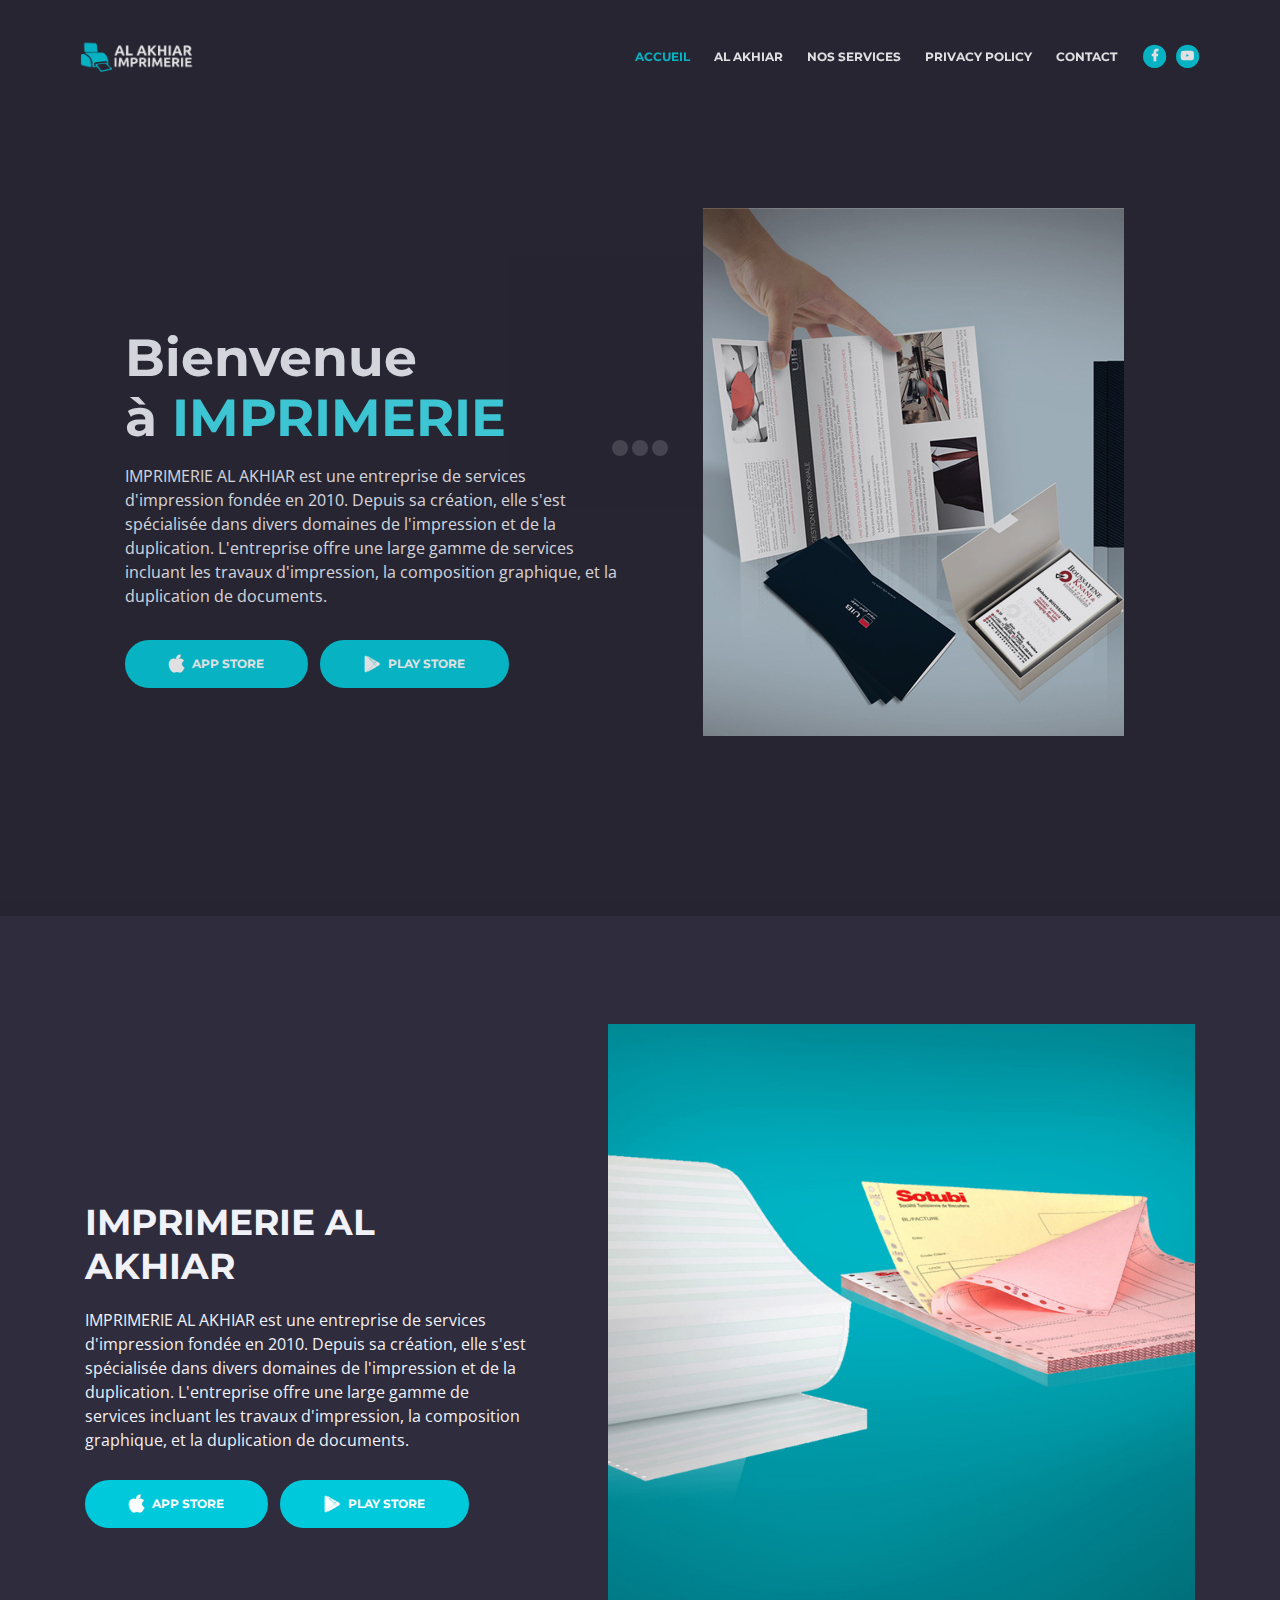
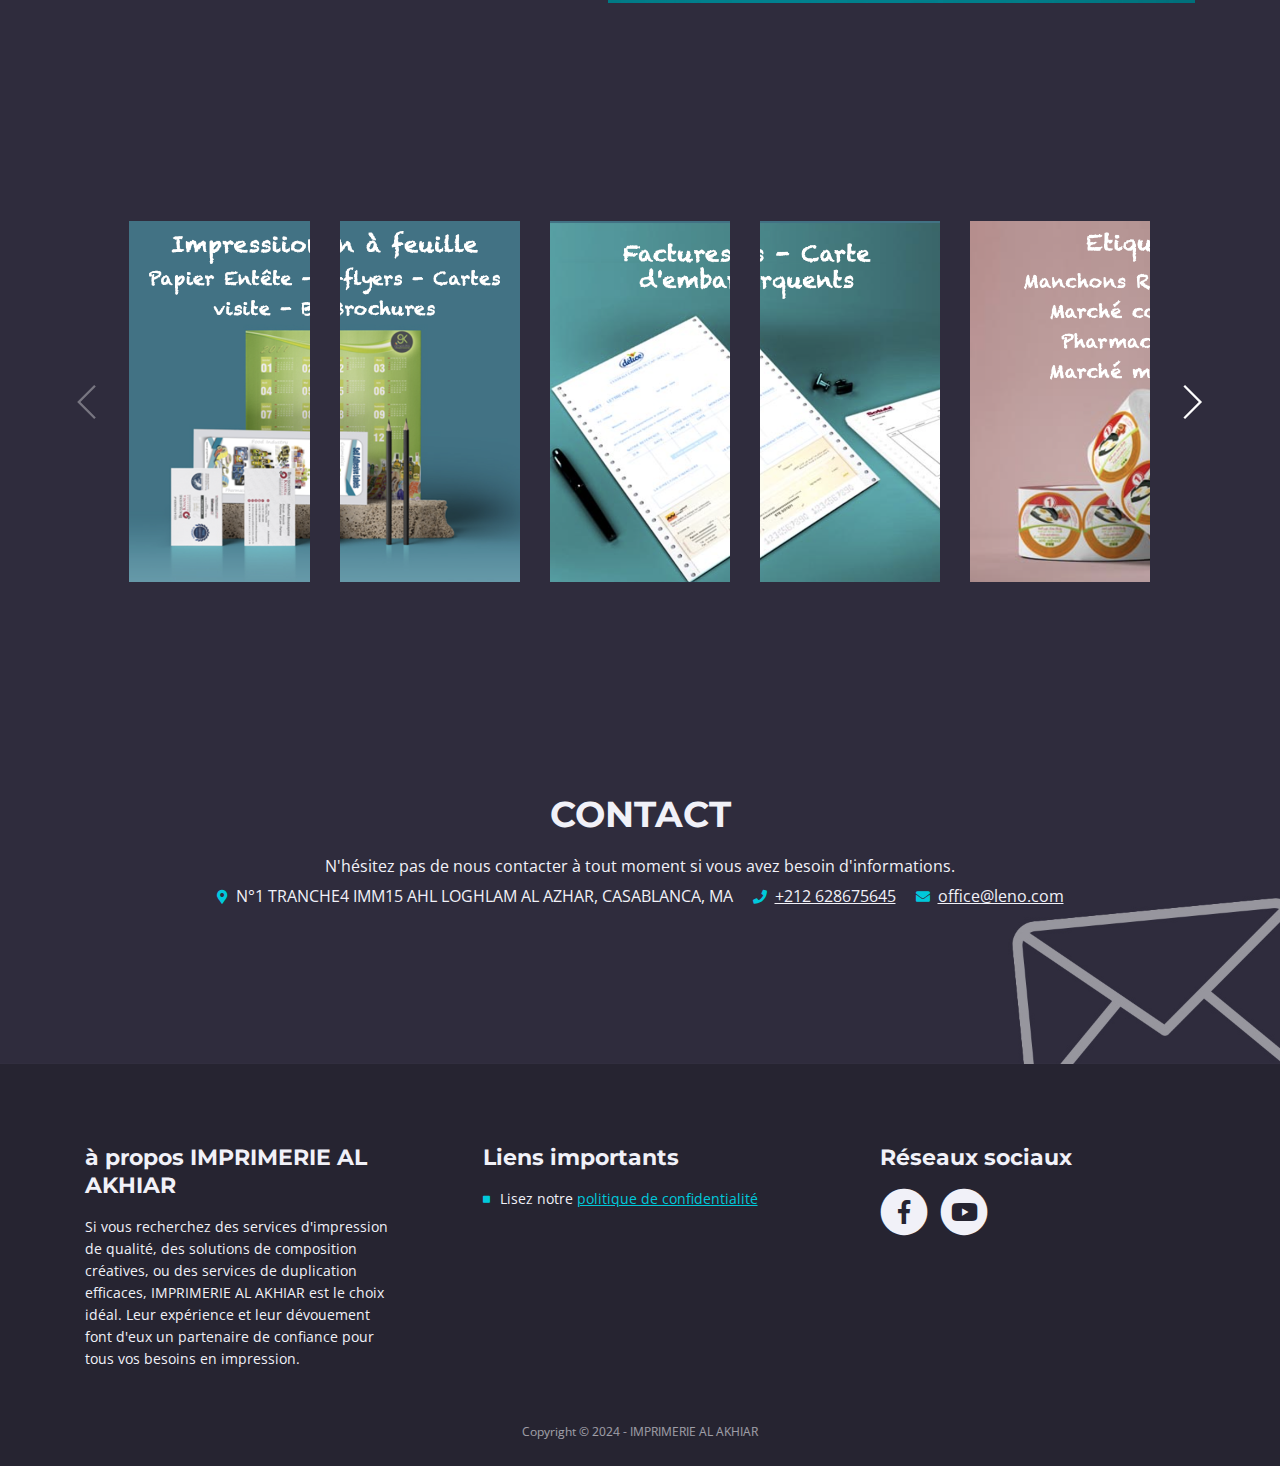
==== index.html @ 2cfdfe8e "Update index.html" ====
<!DOCTYPE html>
<html lang="en">
<head>
    <meta charset="utf-8">
    <meta name="viewport" content="width=device-width, initial-scale=1, shrink-to-fit=no">
    
    <!-- SEO Meta Tags -->
    <meta name="description" content="IMPRIMERIE AL AKHIAR est une entreprise de services d'impression fondée en 2010. Depuis sa création, elle s'est spécialisée dans divers domaines de l'impression et de la duplication. L'entreprise offre une large gamme de services incluant les travaux d'impression, la composition graphique, et la duplication de documents.">
    <meta name="author" content="IMPRIMERIE AL AKHIAR">

    <!-- OG Meta Tags to improve the way the post looks when you share the page on LinkedIn, Facebook, Google+ -->
	<meta property="og:site_name" content="" /> <!-- website name -->
	<meta property="og:site" content="" /> <!-- website link -->
	<meta property="og:title" content=""/> <!-- title shown in the actual shared post -->
	<meta property="og:description" content="" /> <!-- description shown in the actual shared post -->
	<meta property="og:image" content="" /> <!-- image link, make sure it's jpg -->
	<meta property="og:url" content="" /> <!-- where do you want your post to link to -->
	<meta property="og:type" content="article" />

    <!-- Website Title -->
    <title>IMPRIMERIE AL AKHIAR - Entreprise de services d'impression fondée en 2010</title>
    
    <!-- Styles -->
    <link href="https://fonts.googleapis.com/css?family=Montserrat:400,600,700" rel="stylesheet">
    <link href="https://fonts.googleapis.com/css?family=Open+Sans:400,400i,700,700i" rel="stylesheet">
    <link href="css/bootstrap.css" rel="stylesheet">
    <link href="css/fontawesome-all.css" rel="stylesheet">
    <link href="css/swiper.css" rel="stylesheet">
	<link href="css/magnific-popup.css" rel="stylesheet">
	<link href="css/styles.css" rel="stylesheet">
	
	<!-- Favicon  -->
    <link rel="icon" href="images/favicon.png">
</head>
<body data-spy="scroll" data-target=".fixed-top">
    
    <!-- Preloader -->
	<div class="spinner-wrapper">
        <div class="spinner">
            <div class="bounce1"></div>
            <div class="bounce2"></div>
            <div class="bounce3"></div>
        </div>
    </div>
    <!-- end of preloader -->
    

    <!-- Navbar -->
    <nav class="navbar navbar-expand-md navbar-dark navbar-custom fixed-top">
        <!-- Text Logo - Use this if you don't have a graphic logo -->
        <!-- <a class="navbar-brand logo-text page-scroll" href="index.html">Leno</a> -->

        <!-- Image Logo -->
        <a class="navbar-brand logo-image" href="index.html"><img src="images/logo.png" alt="alternative"></a> 
        
        <!-- Mobile Menu Toggle Button -->
        <button class="navbar-toggler" type="button" data-toggle="collapse" data-target="#navbarsExampleDefault" aria-controls="navbarsExampleDefault" aria-expanded="false" aria-label="Toggle navigation">
            <span class="navbar-toggler-awesome fas fa-bars"></span>
            <span class="navbar-toggler-awesome fas fa-times"></span>
        </button>
        <!-- end of mobile menu toggle button -->

        <div class="collapse navbar-collapse" id="navbarsExampleDefault">
            <ul class="navbar-nav ml-auto">
                <li class="nav-item">
                    <a class="nav-link page-scroll" href="#header">ACCUEIL <span class="sr-only">(current)</span></a>
                  
		    <li class="nav-item">
                    <a class="nav-link page-scroll" href="#alakhiar">AL AKHIAR</a>
                </li>
		    
                <li class="nav-item">
                    <a class="nav-link page-scroll" href="#screenshots">NOS SERVICES</a>
                </li>
      
                <li class="nav-item">
                        <a class="nav-link page-scroll" href="privacy-policy.html"><span class="item-text">PRIVACY POLICY</span></a>
                </li>

                <li class="nav-item">
                    <a class="nav-link page-scroll" href="#contact">CONTACT</a>
                </li>
            </ul>
            <span class="nav-item social-icons">
                <span class="fa-stack">
                    <a href="#your-link">
                        <i class="fas fa-circle fa-stack-2x"></i>
                        <i class="fab fa-facebook-f fa-stack-1x"></i>
                    </a>
                </span>
                <span class="fa-stack">
                    <a href="#your-link">
                        <i class="fas fa-circle fa-stack-2x"></i>
                        <i class="fab fa-youtube fa-stack-1x"></i>
                    </a>
                </span>
            </span>
        </div>
    </nav> <!-- end of navbar -->
    <!-- end of navbar -->


    <!-- Header -->
    <header id="header" class="header">
        <div class="header-content">
            <div class="container">
                <div class="row">
                    <div class="col-lg-6">
                        <div class="text-container">
                            <h1>Bienvenue <br>à <span id="js-rotating">IMPRIMERIE , AL AKHIAR</span></h1>
                            <p class="p-large">IMPRIMERIE AL AKHIAR est une entreprise de services d'impression fondée en 2010. Depuis sa création, elle s'est spécialisée dans divers domaines de l'impression et de la duplication. L'entreprise offre une large gamme de services incluant les travaux d'impression, la composition graphique, et la duplication de documents.</p>
                            <a class="btn-solid-lg page-scroll" href="#your-link"><i class="fab fa-apple"></i>APP STORE</a>
                            <a class="btn-solid-lg page-scroll" href="#your-link"><i class="fab fa-google-play"></i>PLAY STORE</a>
                        </div>
                    </div> <!-- end of col -->
                    <div class="col-lg-6">
                        <div class="image-container">
                            <img class="img-fluid" src="images/two-screen.jpg" alt="alternative">
                        </div> <!-- end of image-container -->
                    </div> <!-- end of col -->
                </div> <!-- end of row -->
            </div> <!-- end of container -->
        </div> <!-- end of header-content -->
    </header> <!-- end of header -->
    <!-- end of header -->

                </div> <!-- end of col -->
            </div> <!-- end of row -->
        </div> <!-- end of container -->
    </div> <!-- end of basic-1 -->
    <!-- end of video -->

    <!-- AL AKHIAR -->
<div id="alakhiar" class="basic-4">
        <div class="container">
            <div class="row">
                <div class="col-lg-6 col-xl-5">
                    <div class="text-container">
                        <h2>IMPRIMERIE <span class="blue">AL AKHIAR</span></h2>
                        <p class="p-large">IMPRIMERIE AL AKHIAR est une entreprise de services d'impression fondée en 2010. Depuis sa création, elle s'est spécialisée dans divers domaines de l'impression et de la duplication. L'entreprise offre une large gamme de services incluant les travaux d'impression, la composition graphique, et la duplication de documents.</p>
                        <a class="btn-solid-lg" href="#your-link"><i class="fab fa-apple"></i>APP STORE</a>
                        <a class="btn-solid-lg" href="#your-link"><i class="fab fa-google-play"></i>PLAY STORE</a>
                    </div> <!-- end of text-container -->
                </div> <!-- end of col -->
                <div class="col-lg-6 col-xl-7">
                    <div class="image-container">
                        <img class="img-fluid" src="images/First-screen.jpg" alt="alternative">
                    </div> <!-- end of img-container -->
                </div> <!-- end of col -->
            </div> <!-- end of row -->
        </div> <!-- end of container -->
    </div>
    <!-- end of AL AKHIAR -->
	

    <!-- Screenshots -->
    <div id="screenshots" class="slider-2">
        <div class="container">
            <div class="row">
                <div class="col-lg-12">
                    
                    <!-- Image Slider -->
                    <div class="slider-container">
                        <div class="swiper-container image-slider">
                            <div class="swiper-wrapper">
                                
<!-- Slide -->
                                <div class="swiper-slide">
                                    <a href="images/screenshot-1.png" class="popup-link" data-effect="fadeIn">
                                        <img class="img-fluid" src="images/screenshot-1.png" alt="alternative">
                                    </a>
                                </div>
                                <!-- end of slide -->
                                
                                <!-- Slide -->
                                <div class="swiper-slide">
                                    <a href="images/screenshot-2.png" class="popup-link" data-effect="fadeIn">
                                        <img class="img-fluid" src="images/screenshot-2.png" alt="alternative">
                                    </a>
                                </div>
                                <!-- end of slide -->

                                <!-- Slide -->
                                <div class="swiper-slide">
                                    <a href="images/screenshot-3.png" class="popup-link" data-effect="fadeIn">
                                        <img class="img-fluid" src="images/screenshot-3.png" alt="alternative">
                                    </a>
                                </div>
                                <!-- end of slide -->

                                <!-- Slide -->
                                <div class="swiper-slide">
                                    <a href="images/screenshot-4.png" class="popup-link" data-effect="fadeIn">
                                        <img class="img-fluid" src="images/screenshot-4.png" alt="alternative">
                                    </a>
                                </div>
                                <!-- end of slide -->

                                <!-- Slide -->
                                <div class="swiper-slide">
                                    <a href="images/screenshot-5.png" class="popup-link" data-effect="fadeIn">
                                        <img class="img-fluid" src="images/screenshot-5.png" alt="alternative">
                                    </a>
                                </div>
                                <!-- end of slide -->
                                
                                <!-- Slide -->
                                <div class="swiper-slide">
                                    <a href="images/screenshot-6.png" class="popup-link" data-effect="fadeIn">
                                        <img class="img-fluid" src="images/screenshot-6.png" alt="alternative">
                                    </a>
                                </div>
                                <!-- end of slide -->

                                <!-- Slide -->
                                <div class="swiper-slide">
                                    <a href="images/screenshot-7.png" class="popup-link" data-effect="fadeIn">
                                        <img class="img-fluid" src="images/screenshot-7.png" alt="alternative">
                                    </a>
                                </div>
                                <!-- end of slide -->

                                <!-- Slide -->
                                <div class="swiper-slide">
                                    <a href="images/screenshot-8.png" class="popup-link" data-effect="fadeIn">
                                        <img class="img-fluid" src="images/screenshot-8.png" alt="alternative">
                                    </a>
                                </div>
                                <!-- end of slide -->

                                <!-- Slide -->
                                <div class="swiper-slide">
                                    <a href="images/screenshot-9.png" class="popup-link" data-effect="fadeIn">
                                        <img class="img-fluid" src="images/screenshot-9.png" alt="alternative">
                                    </a>
                                </div>
                                <!-- end of slide -->

                                <!-- Slide -->
                                <div class="swiper-slide">
                                    <a href="images/screenshot-10.png" class="popup-link" data-effect="fadeIn">
                                        <img class="img-fluid" src="images/screenshot-10.png" alt="alternative">
                                    </a>
                                </div>
                                <!-- end of slide -->
                                
                            </div> <!-- end of swiper-wrapper -->

                            <!-- Add Arrows -->
                            <div class="swiper-button-next"></div>
                            <div class="swiper-button-prev"></div>
                            <!-- end of add arrows -->

                        </div> <!-- end of swiper-container -->
                    </div> <!-- end of slider-container -->
                    <!-- end of image slider -->

                </div> <!-- end of col -->
            </div> <!-- end of row -->
        </div> <!-- end of container -->
    </div> <!-- end of slider-2 -->
    <!-- end of screenshots -->
                    
                </div> <!-- end of col -->
            </div> <!-- end of row -->
        </div> <!-- end of container -->
    </div> <!-- end of counter -->
    <!-- end of statistics -->


    <!-- Contact -->
    <div id="contact" class="form">
        <div class="container">
            <div class="row">
                <div class="col-lg-12">
                    <h2>CONTACT</h2>
                    <ul class="list-unstyled li-space-lg">
                        <li class="address">N'hésitez pas de nous contacter à tout moment si vous avez besoin d'informations.</li>
                        <li><i class="fas fa-map-marker-alt"></i>N°1 TRANCHE4 IMM15 AHL LOGHLAM AL AZHAR, CASABLANCA, MA</li>
                        <li><i class="fas fa-phone"></i><a class="blue" href="tel:003024630820">+212 628675645</a></li>
                        <li><i class="fas fa-envelope"></i><a class="blue" href="mailto:office@leno.com">office@leno.com</a></li>
                    </ul>
                </div> <!-- end of col -->
            </div> <!-- end of row -->
            <div class="row">
                <div class="col-lg-6 offset-lg-3">

                </div> <!-- end of col -->
            </div> <!-- end of row -->
        </div> <!-- end of container -->
    </div> <!-- end of form -->
    <!-- end of contact -->


    <!-- Footer -->
    <div class="footer">
        <div class="container">
            <div class="row">
                <div class="col-md-4">
                    <div class="footer-col">
                        <h4>à propos IMPRIMERIE AL AKHIAR</h4>
                        <p>Si vous recherchez des services d'impression de qualité, des solutions de composition créatives, ou des services de duplication efficaces, IMPRIMERIE AL AKHIAR est le choix idéal. Leur expérience et leur dévouement font d'eux un partenaire de confiance pour tous vos besoins en impression.</p>
                    </div>
                </div> <!-- end of col -->
                <div class="col-md-4">
                    <div class="footer-col middle">
                        <h4>Liens importants</h4>
                        <ul class="list-unstyled li-space-lg">
                            <li class="media">
                                <i class="fas fa-square"></i>
                                <div class="media-body">Lisez notre <a class="turquoise" href="privacy-policy.html">politique de confidentialité</a></div>
                            </li>
                        </ul>
                    </div>
                </div> <!-- end of col -->
                <div class="col-md-4">
                    <div class="footer-col last">
                        <h4>Réseaux sociaux</h4>
                        <span class="fa-stack">
                            <a href="#your-link">
                                <i class="fas fa-circle fa-stack-2x"></i>
                                <i class="fab fa-facebook-f fa-stack-1x"></i>
                            </a>
                        </span>
                        <span class="fa-stack">
                            <a href="#your-link">
                                <i class="fas fa-circle fa-stack-2x"></i>
                                <i class="fab fa-youtube fa-stack-1x"></i>
                            </a>
                        </span>
                        
			    
                    </div> 
                </div> <!-- end of col -->
            </div> <!-- end of row -->
        </div> <!-- end of container -->
    </div> <!-- end of footer -->  
    <!-- end of footer -->


    <!-- Copyright -->
    <div class="copyright">
        <div class="container">
            <div class="row">
                <div class="col-lg-12">
                    <p class="p-small">Copyright © 2024 - IMPRIMERIE AL AKHIAR</p>
                </div> <!-- end of col -->
            </div> <!-- enf of row -->
        </div> <!-- end of container -->
    </div> <!-- end of copyright --> 
    <!-- end of copyright -->
    
    	
    <!-- Scripts -->
    <script src="js/jquery.min.js"></script> <!-- jQuery for Bootstrap's JavaScript plugins -->
    <script src="js/popper.min.js"></script> <!-- Popper tooltip library for Bootstrap -->
    <script src="js/bootstrap.min.js"></script> <!-- Bootstrap framework -->
    <script src="js/jquery.easing.min.js"></script> <!-- jQuery Easing for smooth scrolling between anchors -->
    <script src="js/swiper.min.js"></script> <!-- Swiper for image and text sliders -->
    <script src="js/jquery.magnific-popup.js"></script> <!-- Magnific Popup for lightboxes -->
    <script src="js/morphext.min.js"></script> <!-- Morphtext rotating text in the header -->
    <script src="js/validator.min.js"></script> <!-- Validator.js - Bootstrap plugin that validates forms -->
    <script src="js/scripts.js"></script> <!-- Custom scripts -->
</body>
</html>
---- css/styles.css ----
/* Template: Juno - Multipurpose Landing Page Pack
   Author: InovatikThemes
   Created: Mar 2019
   Description: Master CSS file
*/

/*****************************************
Table Of Contents:

01. General Styles
02. Preloader
03. Navigation
04. Header
05. Features
******************************************/

/*****************************************
Colors:

- Text, navbar links - white #f1f1f8
- Buttons, bullets, icons - turquoise #00c9db
- Navbar - navy #4633af
- Backgrounds - dark denim #262431
- Backgrounds - denim #2f2c3d
******************************************/


/******************************/
/*     01. General Styles     */
/******************************/
body,
html {
    width: 100%;
	height: 100%;
}

body, p {
	color: #f1f1f8; 
	font: 400 0.875rem/1.375rem "Open Sans", sans-serif;
}

.p-large {
	color: #f1f1f8;
	font: 400 1rem/1.5rem "Open Sans", sans-serif;
}

.p-small {
	color: #f1f1f8;
	font: 400 0.75rem/1.25rem "Open Sans", sans-serif;
}

.p-heading {
	margin-bottom: 3.75rem;
	text-align: center;
}

.li-space-lg li {
	margin-bottom: 0.375rem;
}

.indent {
	padding-left: 1.25rem;
}

h1 {
	color: #f1f1f8;
	font: 700 2.5rem/2.875rem "Montserrat", sans-serif;
}

h2 {
	color: #f1f1f8;
	font: 700 2.25rem/2.75rem "Montserrat", sans-serif;
}

h3 {
	color: #f1f1f8;
	font: 700 1.75rem/2.125rem "Montserrat", sans-serif;
}

h4 {
	color: #f1f1f8;
	font: 700 1.375rem/1.75rem "Montserrat", sans-serif;
}

h5 {
	color: #f1f1f8;
	font: 700 1.125rem/1.625rem "Montserrat", sans-serif;
}

h6 {
	color: #f1f1f8;
	font: 700 1rem/1.5rem "Montserrat", sans-serif;
}

a {
	color: #f1f1f8;
	text-decoration: underline;
}

a:hover {
	color: #f1f1f8;
	text-decoration: underline;
}

a.turquoise {
	color: #00c9db;
}

a.white {
	color: #fff;
}

.testimonial-text {
	font: italic 400 1rem/1.5rem "Open Sans", sans-serif;
}

.testimonial-author {
	font: 700 1rem/1.5rem "Montserrat", sans-serif;
}

.btn-solid-reg {
	display: inline-block;
	padding: 1.1875rem 2.125rem 1.1875rem 2.125rem;
	border: 0.125rem solid #00c9db;
	border-radius: 2rem;
	background-color: #00c9db;
	color: #fff;
	font: 700 0.75rem/0 "Montserrat", sans-serif;
	text-decoration: none;
	transition: all 0.2s;
}

.btn-solid-reg:hover {
	background-color: transparent;
	color: #00c9db;
	text-decoration: none;
}

.btn-solid-lg {
	display: inline-block;
	padding: 1.375rem 2.625rem 1.375rem 2.625rem;
	border: 0.125rem solid #00c9db;
	border-radius: 2rem;
	background-color: #00c9db;
	color: #fff;
	font: 700 0.75rem/0 "Montserrat", sans-serif;
	text-decoration: none;
	transition: all 0.2s;
}

.btn-solid-lg:hover {
	background-color: transparent;
	color: #00c9db;
	text-decoration: none;
}

.btn-solid-lg .fab {
	margin-right: 0.5rem;
	font-size: 1.25rem;
	line-height: 0;
	vertical-align: top;
}

.btn-solid-lg .fab.fa-google-play {
	font-size: 1rem;
}

.btn-outline-reg {
	display: inline-block;
	padding: 1.1875rem 2.125rem 1.1875rem 2.125rem;
	border: 0.125rem solid #00c9db;
	border-radius: 2rem;
	background-color: transparent;
	color: #00c9db;
	font: 700 0.75rem/0 "Montserrat", sans-serif;
	text-decoration: none;
	transition: all 0.2s;
}

.btn-outline-reg:hover {
	background-color: #00c9db;
	color: #fff;
	text-decoration: none;
}

.btn-outline-lg {
	display: inline-block;
	padding: 1.375rem 2.625rem 1.375rem 2.625rem;
	border: 0.125rem solid #00c9db;
	border-radius: 2rem;
	background-color: transparent;
	color: #00c9db;
	font: 700 0.75rem/0 "Montserrat", sans-serif;
	text-decoration: none;
	transition: all 0.2s;
}

.btn-outline-lg:hover {
	background-color: #00c9db;
	color: #fff;
	text-decoration: none;
}

.btn-outline-sm {
	display: inline-block;
	padding: 1rem 1.625rem 0.875rem 1.625rem;
	border: 0.125rem solid #00c9db;
	border-radius: 2rem;
	background-color: transparent;
	color: #00c9db;
	font: 700 0.625rem/0 "Montserrat", sans-serif;
	text-decoration: none;
	transition: all 0.2s;
}

.btn-outline-sm:hover {
	background-color: #00c9db;
	color: #fff;
	text-decoration: none;
}

.form-group {
	position: relative;
	margin-bottom: 1.25rem;
}

.form-group.has-error.has-danger {
	margin-bottom: 0.625rem;
}

.form-group.has-error.has-danger .help-block.with-errors ul {
	margin-top: 0.375rem;
}

.label-control {
	position: absolute;
	top: 0.87rem;
	left: 1.375rem;
	color: #f1f1f8;
	opacity: 1;
	font: 400 0.875rem/1.375rem "Open Sans", sans-serif;
	cursor: text;
	transition: all 0.2s ease;
}

/* IE10+ hack to solve lower label text position compared to the rest of the browsers */
@media screen and (-ms-high-contrast: active), screen and (-ms-high-contrast: none) {  
	.label-control {
		top: 0.9375rem;
	}
}

.form-control-input:focus + .label-control,
.form-control-input.notEmpty + .label-control,
.form-control-textarea:focus + .label-control,
.form-control-textarea.notEmpty + .label-control {
	top: 0.125rem;
	opacity: 1;
	font-size: 0.75rem;
	font-weight: 700;
}

.form-control-input,
.form-control-select {
	display: block; /* needed for proper display of the label in Firefox, IE, Edge */
	width: 100%;
	padding-top: 1.0625rem;
	padding-bottom: 0.0625rem;
	padding-left: 1.3125rem;
	border: 1px solid #9791ae;
	border-radius: 0.25rem;
	background-color: #413d52;
	color: #f1f1f8;
	font: 400 0.875rem/1.875rem "Open Sans", sans-serif;
	transition: all 0.2s;
	-webkit-appearance: none; /* removes inner shadow on form inputs on ios safari */
}

.form-control-select {
	padding-top: 0.5rem;
	padding-bottom: 0.5rem;
	height: 3rem;
}

/* IE10+ hack to solve lower label text position compared to the rest of the browsers */
@media screen and (-ms-high-contrast: active), screen and (-ms-high-contrast: none) {  
	.form-control-input {
		padding-top: 1.25rem;
		padding-bottom: 0.75rem;
		line-height: 1.75rem;
	}

	.form-control-select {
		padding-top: 0.875rem;
		padding-bottom: 0.75rem;
		height: 3.125rem;
		line-height: 2.125rem;
	}
}

select {
    /* you should keep these first rules in place to maintain cross-browser behavior */
    -webkit-appearance: none;
	-moz-appearance: none;
	-ms-appearance: none;
    -o-appearance: none;
    appearance: none;
    background-image: url('../images/down-arrow.png');
    background-position: 96% 50%;
    background-repeat: no-repeat;
    outline: none;
}

select::-ms-expand {
    display: none; /* removes the ugly default down arrow on select form field in IE11 */
}

.form-control-textarea {
	display: block; /* used to eliminate a bottom gap difference between Chrome and IE/FF */
	width: 100%;
	height: 8rem; /* used instead of html rows to normalize height between Chrome and IE/FF */
	padding-top: 1.25rem;
	padding-left: 1.3125rem;
	border: 1px solid #9791ae;
	border-radius: 0.25rem;
	background-color: #413d52;
	color: #f1f1f8;
	font: 400 0.875rem/1.75rem "Open Sans", sans-serif;
	transition: all 0.2s;
}

.form-control-input:focus,
.form-control-select:focus,
.form-control-textarea:focus {
	border: 1px solid #f1f1f8;
	outline: none; /* Removes blue border on focus */
}

.form-control-input:hover,
.form-control-select:hover,
.form-control-textarea:hover {
	border: 1px solid #f1f1f8;
}

.checkbox {
	font: 400 0.75rem/1.25rem "Open Sans", sans-serif;
}

input[type='checkbox'] {
	vertical-align: -15%;
	margin-right: 0.375rem;
}

/* IE10+ hack to raise checkbox field position compared to the rest of the browsers */
@media screen and (-ms-high-contrast: active), screen and (-ms-high-contrast: none) {  
	input[type='checkbox'] {
		vertical-align: -9%;
	}
}

.form-control-submit-button {
	display: inline-block;
	width: 100%;
	height: 3.125rem;
	border: 1px solid #00c9db;
	border-radius: 1.5rem;
	background-color: #00c9db;
	color: #fff;
	font: 700 0.75rem/1.75rem "Montserrat", sans-serif;
	cursor: pointer;
	transition: all 0.2s;
}

.form-control-submit-button:hover {
	background-color: transparent;
	color: #00c9db;
}

/* Form Success And Error Message Formatting */
#cmsgSubmit.h3.text-center.tada.animated,
#pmsgSubmit.h3.text-center.tada.animated,
#cmsgSubmit.h3.text-center,
#pmsgSubmit.h3.text-center {
	display: block;
	margin-bottom: 0;
	color: #f1f1f8;
	font: 400 1.125rem/1rem "Open Sans", sans-serif;
}

.help-block.with-errors .list-unstyled {
	color: #f1f1f8;
	font-size: 0.75rem;
	line-height: 1.125rem;
	text-align: left;
}

.help-block.with-errors ul {
	margin-bottom: 0;
}
/* end of form success and error message formatting */

/* Form Success And Error Message Animation - Animate.css */
@-webkit-keyframes tada {
	from {
		-webkit-transform: scale3d(1, 1, 1);
		-ms-transform: scale3d(1, 1, 1);
		transform: scale3d(1, 1, 1);
	}
	10%, 20% {
		-webkit-transform: scale3d(.9, .9, .9) rotate3d(0, 0, 1, -3deg);
		-ms-transform: scale3d(.9, .9, .9) rotate3d(0, 0, 1, -3deg);
		transform: scale3d(.9, .9, .9) rotate3d(0, 0, 1, -3deg);
	}
	30%, 50%, 70%, 90% {
		-webkit-transform: scale3d(1.1, 1.1, 1.1) rotate3d(0, 0, 1, 3deg);
		-ms-transform: scale3d(1.1, 1.1, 1.1) rotate3d(0, 0, 1, 3deg);
		transform: scale3d(1.1, 1.1, 1.1) rotate3d(0, 0, 1, 3deg);
	}
	40%, 60%, 80% {
		-webkit-transform: scale3d(1.1, 1.1, 1.1) rotate3d(0, 0, 1, -3deg);
		-ms-transform: scale3d(1.1, 1.1, 1.1) rotate3d(0, 0, 1, -3deg);
		transform: scale3d(1.1, 1.1, 1.1) rotate3d(0, 0, 1, -3deg);
	}
	to {
		-webkit-transform: scale3d(1, 1, 1);
		-ms-transform: scale3d(1, 1, 1);
		transform: scale3d(1, 1, 1);
	}
}

@keyframes tada {
	from {
		-webkit-transform: scale3d(1, 1, 1);
		-ms-transform: scale3d(1, 1, 1);
		transform: scale3d(1, 1, 1);
	}
	10%, 20% {
		-webkit-transform: scale3d(.9, .9, .9) rotate3d(0, 0, 1, -3deg);
		-ms-transform: scale3d(.9, .9, .9) rotate3d(0, 0, 1, -3deg);
		transform: scale3d(.9, .9, .9) rotate3d(0, 0, 1, -3deg);
	}
	30%, 50%, 70%, 90% {
		-webkit-transform: scale3d(1.1, 1.1, 1.1) rotate3d(0, 0, 1, 3deg);
		-ms-transform: scale3d(1.1, 1.1, 1.1) rotate3d(0, 0, 1, 3deg);
		transform: scale3d(1.1, 1.1, 1.1) rotate3d(0, 0, 1, 3deg);
	}
	40%, 60%, 80% {
		-webkit-transform: scale3d(1.1, 1.1, 1.1) rotate3d(0, 0, 1, -3deg);
		-ms-transform: scale3d(1.1, 1.1, 1.1) rotate3d(0, 0, 1, -3deg);
		transform: scale3d(1.1, 1.1, 1.1) rotate3d(0, 0, 1, -3deg);
	}
	to {
		-webkit-transform: scale3d(1, 1, 1);
		-ms-transform: scale3d(1, 1, 1);
		transform: scale3d(1, 1, 1);
	}
}

.tada {
	-webkit-animation-name: tada;
	animation-name: tada;
}

.animated {
	-webkit-animation-duration: 1s;
	animation-duration: 1s;
	-webkit-animation-fill-mode: both;
	animation-fill-mode: both;
}
/* end of form success and error message animation - Animate.css */

/* Fade-move Animation For Lightbox - Magnific Popup */
/* at start */
.my-mfp-slide-bottom .zoom-anim-dialog {
	opacity: 0;
	transition: all 0.2s ease-out;
	-webkit-transform: translateY(-1.25rem) perspective(37.5rem) rotateX(10deg);
	-ms-transform: translateY(-1.25rem) perspective(37.5rem) rotateX(10deg);
	transform: translateY(-1.25rem) perspective(37.5rem) rotateX(10deg);
}

/* animate in */
.my-mfp-slide-bottom.mfp-ready .zoom-anim-dialog {
	opacity: 1;
	-webkit-transform: translateY(0) perspective(37.5rem) rotateX(0); 
	-ms-transform: translateY(0) perspective(37.5rem) rotateX(0); 
	transform: translateY(0) perspective(37.5rem) rotateX(0); 
}

/* animate out */
.my-mfp-slide-bottom.mfp-removing .zoom-anim-dialog {
	opacity: 0;
	-webkit-transform: translateY(-0.625rem) perspective(37.5rem) rotateX(10deg); 
	-ms-transform: translateY(-0.625rem) perspective(37.5rem) rotateX(10deg); 
	transform: translateY(-0.625rem) perspective(37.5rem) rotateX(10deg); 
}

/* dark overlay, start state */
.my-mfp-slide-bottom.mfp-bg {
	opacity: 0;
	transition: opacity 0.2s ease-out;
}

/* animate in */
.my-mfp-slide-bottom.mfp-ready.mfp-bg {
	opacity: 0.8;
}
/* animate out */
.my-mfp-slide-bottom.mfp-removing.mfp-bg {
	opacity: 0;
}
/* end of fade-move animation for lightbox - magnific popup */

/* Fade Animation For Image Slider - Magnific Popup */
@-webkit-keyframes fadeIn {
	from {
		opacity: 0;
	}
	to {
		opacity: 1;
	}
}

@keyframes fadeIn {
	from {
		opacity: 0;
	}
	to {
		opacity: 1;
	}
}

.fadeIn {
	-webkit-animation: fadeIn 0.6s;
	animation: fadeIn 0.6s;
}

@-webkit-keyframes fadeOut {
	from {
		opacity: 1;
	}
	to {
		opacity: 0;
	}
}

@keyframes fadeOut {
	from {
		opacity: 1;
	}
	to {
		opacity: 0;
	}
}

.fadeOut {
	-webkit-animation: fadeOut 0.8s;
	animation: fadeOut 0.8s;
}
/* end of fade animation for image slider - magnific popup */


/*************************/
/*     02. Preloader     */
/*************************/
.spinner-wrapper {
	position: fixed;
	z-index: 999999;
	top: 0;
	right: 0;
	bottom: 0;
	left: 0;
	background: #2f2c3d;
}

.spinner {
	position: absolute;
	top: 50%; /* centers the loading animation vertically one the screen */
	left: 50%; /* centers the loading animation horizontally one the screen */
	width: 3.75rem;
	height: 1.25rem;
	margin: -0.625rem 0 0 -1.875rem; /* is width and height divided by two */ 
	text-align: center;
}

.spinner > div {
	display: inline-block;
	width: 1rem;
	height: 1rem;
	border-radius: 100%;
	background-color: #fff;
	-webkit-animation: sk-bouncedelay 1.4s infinite ease-in-out both;
	animation: sk-bouncedelay 1.4s infinite ease-in-out both;
}

.spinner .bounce1 {
	-webkit-animation-delay: -0.32s;
	animation-delay: -0.32s;
}

.spinner .bounce2 {
	-webkit-animation-delay: -0.16s;
	animation-delay: -0.16s;
}

@-webkit-keyframes sk-bouncedelay {
	0%, 80%, 100% { -webkit-transform: scale(0); }
	40% { -webkit-transform: scale(1.0); }
}

@keyframes sk-bouncedelay {
	0%, 80%, 100% { 
		-webkit-transform: scale(0);
		-ms-transform: scale(0);
		transform: scale(0);
	} 40% { 
		-webkit-transform: scale(1.0);
		-ms-transform: scale(1.0);
		transform: scale(1.0);
	}
}


/**************************/
/*     03. Navigation     */
/**************************/
.navbar-custom {
	background-color: #262431;
	box-shadow: 0 0.0625rem 0.375rem 0 rgba(0, 0, 0, 0.1);
	font: 700 0.75rem/2rem "Montserrat", sans-serif;
	transition: all 0.2s;
}

.navbar-custom .navbar-brand.logo-image img {
    width: 113px;
	height: 34px;
	margin-bottom: 1px;
	-webkit-backface-visibility: hidden;
}

.navbar-custom .navbar-brand.logo-text {
	font: 700 2.375rem/1.5rem "Montserrat", sans-serif;
	color: #fff;
	letter-spacing: -0.5px;
	text-decoration: none;
}

.navbar-custom .navbar-nav {
	margin-top: 0.75rem;
}

.navbar-custom .nav-item .nav-link {
	padding: 0 0.75rem 0 0.75rem;
	color: #fff;
	text-decoration: none;
	transition: all 0.2s ease;
}

.navbar-custom .nav-item .nav-link:hover,
.navbar-custom .nav-item .nav-link.active {
	color: #00c9db;
}

/* Dropdown Menu */
.navbar-custom .dropdown:hover > .dropdown-menu {
	display: block; /* this makes the dropdown menu stay open while hovering it */
	min-width: auto;
	animation: fadeDropdown 0.2s; /* required for the fade animation */
}

@keyframes fadeDropdown {
    0% {
        opacity: 0;
    }

    100% {
        opacity: 1;
    }
}

.navbar-custom .dropdown-toggle:focus { /* removes dropdown outline on focus  */
	outline: 0;
}

.navbar-custom .dropdown-menu {
	margin-top: 0;
	border: none;
	border-radius: 0.25rem;
	background-color: #4633af;
}

.navbar-custom .dropdown-item {
	color: #fff;
	text-decoration: none;
}

.navbar-custom .dropdown-item:hover {
	background-color: #4633af;
}

.navbar-custom .dropdown-item .item-text {
	font: 700 0.75rem/1.5rem "Montserrat", sans-serif;
}

.navbar-custom .dropdown-item:hover .item-text {
	color: #00c9db;
}

.navbar-custom .dropdown-items-divide-hr {
	width: 100%;
	height: 1px;
	margin: 0.25rem auto 0.25rem auto;
	border: none;
	background-color: #b5bcc4;
	opacity: 0.2;
}
/* end of dropdown menu */

.navbar-custom .social-icons {
	display: none;
}

.navbar-custom .navbar-toggler {
	border: none;
	color: #fff;
	font-size: 2rem;
}

.navbar-custom button[aria-expanded='false'] .navbar-toggler-awesome.fas.fa-times{
	display: none;
}

.navbar-custom button[aria-expanded='false'] .navbar-toggler-awesome.fas.fa-bars{
	display: inline-block;
}

.navbar-custom button[aria-expanded='true'] .navbar-toggler-awesome.fas.fa-bars{
	display: none;
}

.navbar-custom button[aria-expanded='true'] .navbar-toggler-awesome.fas.fa-times{
	display: inline-block;
	margin-right: 0.125rem;
}


/*********************/
/*    04. Header     */
/*********************/
.header {
	background: linear-gradient(to bottom right, rgba(72, 72, 212, 0), rgba(241, 104, 104, 0)), url('../images/header-background.jpg') center center no-repeat;
	background-size: cover;
}

.header .header-content {
	padding-top: 8.5rem;
	padding-bottom: 7rem;
	text-align: center;
}

.header .text-container {
	margin-bottom: 3rem;
}

.header h1 {
	margin-bottom: 1rem;
}

.header #js-rotating {
	color: #40e0ee;
}

.header .p-large {
	margin-bottom: 2rem;
}

.header .btn-solid-lg {
	margin-right: 0.5rem;
	margin-bottom: 1.25rem;
}


/****************************/
/*     05. Testimonials     */
/****************************/
.slider-1 {
	padding-top: 6.875rem;
	padding-bottom: 6.375rem;
	background-color: #262431;
}

.slider-1 .slider-container {
	position: relative;
}

.slider-1 .swiper-container {
	position: static;
	width: 90%;
	text-align: center;
}

.slider-1 .swiper-button-prev:focus,
.slider-1 .swiper-button-next:focus {
	/* even if you can't see it chrome you can see it on mobile device */
	outline: none;
}

.slider-1 .swiper-button-prev {
	left: -0.5rem;
	background-image: url("data:image/svg+xml;charset=utf-8,%3Csvg%20xmlns%3D'http%3A%2F%2Fwww.w3.org%2F2000%2Fsvg'%20viewBox%3D'0%200%2028%2044'%3E%3Cpath%20d%3D'M0%2C22L22%2C0l2.1%2C2.1L4.2%2C22l19.9%2C19.9L22%2C44L0%2C22L0%2C22L0%2C22z'%20fill%3D'%23f1f1f8'%2F%3E%3C%2Fsvg%3E");
	background-size: 1.125rem 1.75rem;
}

.slider-1 .swiper-button-next {
	right: -0.5rem;
	background-image: url("data:image/svg+xml;charset=utf-8,%3Csvg%20xmlns%3D'http%3A%2F%2Fwww.w3.org%2F2000%2Fsvg'%20viewBox%3D'0%200%2028%2044'%3E%3Cpath%20d%3D'M27%2C22L27%2C22L5%2C44l-2.1-2.1L22.8%2C22L2.9%2C2.1L5%2C0L27%2C22L27%2C22z'%20fill%3D'%23f1f1f8'%2F%3E%3C%2Fsvg%3E");
	background-size: 1.125rem 1.75rem;
}

.slider-1 .card {
	position: relative;
	border: none;
	background-color: transparent;
}

.slider-1 .card-image {
	width: 6rem;
	height: 6rem;
	margin-right: auto;
	margin-bottom: 0.25rem;
	margin-left: auto;
	border-radius: 50%;
}

.slider-1 .card-body {
	padding-bottom: 0;
}

.slider-1 .testimonial-author {
	margin-bottom: 0;
}


/************************/
/*     05. Features     */
/************************/
.tabs {
	padding-top: 6.5rem;
	padding-bottom: 4.25rem;
	background-color: #2f2c3d;
}

.tabs h2 {
	margin-bottom: 1.125rem;
	text-align: center;
}

.tabs .p-heading {
	margin-bottom: 3.125rem;
}

.tabs .nav-tabs {
	margin-right: auto;
	margin-bottom: 2.5rem;
	margin-left: auto;
	justify-content: center;
	border-bottom: none;
}

.tabs .nav-link {
	margin-bottom: 1rem;
	padding: 0.5rem 1.375rem 0.25rem 1.375rem;
	border: none;
	border-bottom: 0.1875rem solid #f1f1f8;
	border-radius: 0;
	color: #f1f1f8;
	font: 700 1rem/1.75rem "Montserrat", sans-serif;
	text-decoration: none;
	transition: all 0.2s ease;
}

.tabs .nav-link.active,
.tabs .nav-link:hover {
	border-bottom: 0.1875rem solid #00c9db;
	background-color: transparent;
	color: #00c9db;
}

.tabs .nav-link .fas {
	margin-right: 0.375rem;
	font-size: 1rem;
}

.tabs .tab-content {
	width: 100%; /* for proper display in IE11 */
}

.tabs .card {
	border: none;
	background: transparent;
}

.tabs .card-body {
	padding: 1rem 0 1.25rem 0;
}

.tabs .card-title {
	margin-bottom: 0.5rem;
}

.tabs .card .card-icon {
	display: inline-block;
	width: 3.5rem;
	height: 3.5rem;
	border-radius: 50%;
	background-color: #00c9db;
	text-align: center;
	vertical-align: top;
}

.tabs .card .card-icon .fas,
.tabs .card .card-icon .far {
	color: #fff;
	font-size: 1.75rem;
	line-height: 3.5rem;
}

.tabs #tab-1 .card.left-pane .text-wrapper {
	display: inline-block;
	width: 75%;
}

.tabs #tab-1 .card.left-pane .card-icon {
	float: left;
	margin-right: 1rem;
}

.tabs #tab-1 img {
	display: block;
	margin: 2rem auto 3rem auto;
}

.tabs #tab-1 .card.right-pane .text-wrapper {
	display: inline-block;
	width: 75%;
}

.tabs #tab-1 .card.right-pane .card-icon {
	margin-right: 1rem;
}

.tabs #tab-2 img {
	display: block;
	margin: 0 auto 2rem auto;
}

.tabs #tab-2 .text-area {
	margin-top: 1.5rem;
}

.tabs #tab-2 h3 {
	margin-bottom: 0.75rem;
}

.tabs #tab-2 .icon-cards-area {
	margin-top: 2.5rem;
}

.tabs #tab-2 .icon-cards-area .card {
	width: 100%; /* for proper display in IE11 */
}

.tabs #tab-3 .icon-cards-area .card {
	width: 100%; /* for proper display in IE11 */
}

.tabs #tab-3 .text-area {
	margin-top: 0.75rem;
	margin-bottom: 4rem;
}

.tabs #tab-3 h3 {
	margin-bottom: 0.75rem;
}

.tabs #tab-3 img {
	margin: 0 auto 3rem auto;
}


/*********************/
/*     07. Video     */
/*********************/
.basic-1 {
	padding-top: 6.375rem;
	padding-bottom: 6.875rem;
	background: url('../images/video-background.jpg') center center no-repeat;
	background-size: cover; 
}

.basic-1 h2 {
	margin-bottom: 1.125rem;
	text-align: center;
}

.basic-1 .p-heading {
	margin-bottom: 4rem;
	text-align: center;
}

.basic-1 .image-container img {
	border-radius: 0.375rem;
}

.basic-1 .video-wrapper {
	position: relative;
}

/* Video Play Button */
.basic-1 .video-play-button {
	position: absolute;
	z-index: 10;
	top: 50%;
	left: 50%;
	display: block;
	box-sizing: content-box;
	width: 2rem;
	height: 2.75rem;
	padding: 1.125rem 1.25rem 1.125rem 1.75rem;
	border-radius: 50%;
	-webkit-transform: translateX(-50%) translateY(-50%);
	-ms-transform: translateX(-50%) translateY(-50%);
	transform: translateX(-50%) translateY(-50%);
}
  
.basic-1 .video-play-button:before {
	content: "";
	position: absolute;
	z-index: 0;
	top: 50%;
	left: 50%;
	display: block;
	width: 4.75rem;
	height: 4.75rem;
	border-radius: 50%;
	background: #4eaaff;
	animation: pulse-border 1500ms ease-out infinite;
	-webkit-transform: translateX(-50%) translateY(-50%);
	-ms-transform: translateX(-50%) translateY(-50%);
	transform: translateX(-50%) translateY(-50%);
}
  
.basic-1 .video-play-button:after {
	content: "";
	position: absolute;
	z-index: 1;
	top: 50%;
	left: 50%;
	display: block;
	width: 4.375rem;
	height: 4.375rem;
	border-radius: 50%;
	background: #4eaaff;
	transition: all 200ms;
	-webkit-transform: translateX(-50%) translateY(-50%);
	-ms-transform: translateX(-50%) translateY(-50%);
	transform: translateX(-50%) translateY(-50%);
}
  
.basic-1 .video-play-button span {
	position: relative;
	display: block;
	z-index: 3;
	top: 0.375rem;
	left: 0.25rem;
	width: 0;
	height: 0;
	border-left: 1.625rem solid #fff;
	border-top: 1rem solid transparent;
	border-bottom: 1rem solid transparent;
}
  
@keyframes pulse-border {
	0% {
		transform: translateX(-50%) translateY(-50%) translateZ(0) scale(1);
		opacity: 1;
	}
	100% {
		transform: translateX(-50%) translateY(-50%) translateZ(0) scale(1.5);
		opacity: 0;
	}
}
/* end of video play button */  


/*************************/
/*     09. Details 1     */
/*************************/
.basic-2 {
	padding-top: 8rem;
	padding-bottom: 3.5rem;
	background-color: #262431;
}

.basic-2 img {
	margin-bottom: 3.5rem;
}

.basic-2 h3 {
	margin-bottom: 1.125rem;
}

.basic-2 .btn-solid-reg {
	margin-top: 0.5rem;
}


/*************************/
/*     10. Details 2     */
/*************************/
.basic-3 {
	padding-top: 3.5rem;
	padding-bottom: 7.25rem;
	background-color: #262431;
}

.basic-3 .text-container {
	margin-bottom: 3.5rem;
}

.basic-3 h3 {
	margin-bottom: 1.125rem;
}

.basic-3 .btn-solid-reg {
	margin-top: 0.5rem;
}


/**********************************/
/*     11. Details Lightboxes     */
/**********************************/
.lightbox-basic {
	position: relative;
	max-width: 46.875rem;
	margin: 2.5rem auto;
	padding: 3rem 1rem;
	border-radius: 0.25rem;
	background-color: #2f2c3d;
	text-align: left;
}

.lightbox-basic img {
	display: block;
	margin-right: auto;
	margin-bottom: 3rem;
	margin-left: auto;
}

.lightbox-basic h3 {
	margin-bottom: 0.625rem;
}

.lightbox-basic hr {
	width: 3.75rem;
	height: 0.125rem;
	margin-top: 0.125rem;
	margin-bottom: 1.125rem;
	margin-left: 0;
	border: 0;
	background-color: #00c9db;
	text-align: left;
}

.lightbox-basic h4 {
	margin-top: 1.75rem;
	margin-bottom: 0.75rem;
}

.lightbox-basic table {
	margin-top: 1rem;
	margin-bottom: 1.5rem;
}

.lightbox-basic table tr {
	line-height: 1.75em;
}

.lightbox-basic table .icon-cell {
	width: 2rem;
	padding-right: 0.25rem;
	color: #00c9db;
	text-align: center;
}

.lightbox-basic a.mfp-close.as-button {
	position: relative;
	width: auto;
	height: auto;
	margin-left: 0.375rem;
	color: #00c9db;
	opacity: 1;
}

.lightbox-basic a.mfp-close.as-button:hover {
	color: #f1f1f8;
}

.lightbox-basic button.mfp-close.x-button {
	position: absolute;
	top: -0.375rem;
	right: -0.375rem;
	width: 2.75rem;
	height: 2.75rem;
	color: #f1f1f8;
}


/***************************/
/*     12. Screenshots     */
/***************************/
.slider-2 {
	padding-top: 6.875rem;
	padding-bottom: 6.875rem;
	background-color: #2f2c3d;
}

.slider-2 .slider-container {
	position: relative;
}

.slider-2 .swiper-container {
	position: static;
	width: 90%;
	text-align: center;
}

.slider-2 .swiper-button-prev,
.slider-2 .swiper-button-next {
	top: 50%;
	width: 1.125rem;
}

.slider-2 .swiper-button-prev:focus,
.slider-2 .swiper-button-next:focus {
	/* even if you can't see it chrome you can see it on mobile device */
	outline: none;
}

.slider-2 .swiper-button-prev {
	left: -0.5rem;
	background-image: url("data:image/svg+xml;charset=utf-8,%3Csvg%20xmlns%3D'http%3A%2F%2Fwww.w3.org%2F2000%2Fsvg'%20viewBox%3D'0%200%2028%2044'%3E%3Cpath%20d%3D'M0%2C22L22%2C0l2.1%2C2.1L4.2%2C22l19.9%2C19.9L22%2C44L0%2C22L0%2C22L0%2C22z'%20fill%3D'%23ffffff'%2F%3E%3C%2Fsvg%3E");
	background-size: 1.125rem 1.75rem;
}

.slider-2 .swiper-button-next {
	right: -0.5rem;
	background-image: url("data:image/svg+xml;charset=utf-8,%3Csvg%20xmlns%3D'http%3A%2F%2Fwww.w3.org%2F2000%2Fsvg'%20viewBox%3D'0%200%2028%2044'%3E%3Cpath%20d%3D'M27%2C22L27%2C22L5%2C44l-2.1-2.1L22.8%2C22L2.9%2C2.1L5%2C0L27%2C22L27%2C22z'%20fill%3D'%23ffffff'%2F%3E%3C%2Fsvg%3E");
	background-size: 1.125rem 1.75rem;
}


/************************/
/*     13. Download     */
/************************/
.basic-4 {
	padding-top: 6.5rem;
	padding-bottom: 6.75rem;
	background: url('../images/download-background.jpg') center center no-repeat;
	background-size: cover; 
}

.basic-4 .text-container {
	margin-bottom: 3.5rem;
	text-align: center;
}

.basic-4 h2 {
	margin-bottom: 1.25rem;
}

.basic-4 .p-large {
	margin-bottom: 1.75rem;
}

.basic-4 .btn-solid-lg {
	margin-right: 0.5rem;
	margin-bottom: 1.25rem;
}


/**************************/
/*     18. Statistics     */
/**************************/
.counter {
	padding-top: 6.5rem;
	padding-bottom: 5.375rem;
	background-color: #262431;
	text-align: center;
}

.counter #counter .cell {
	display: inline-block;
	width: 6.25rem;
	margin-right: 1rem;
	margin-left: 1rem;
	margin-bottom: 2rem;
}

.counter #counter .counter-value {
	color: #f1f1f8;
	font: 700 3.5rem/4.25rem "Montserrat", sans-serif;	
	vertical-align: middle;
}

.counter #counter .counter-info {
	margin-bottom: 0;
	color: #00c9db;
	font: 400 0.875rem/1.25rem "Open Sans", sans-serif;
	vertical-align: middle;
}


/***********************/
/*     16. Contact     */
/***********************/
.form {
	padding-top: 6.25rem;
	padding-bottom: 5.625rem;
	background: url('../images/contact-background.jpg') center bottom no-repeat;
	background-size: cover; 
}

.form h2 {
	margin-bottom: 1.125rem;
	text-align: center;
}

.form .list-unstyled {
	margin-bottom: 3.75rem;
	font-size: 1rem;
	line-height: 1.5rem;
	text-align: center;
}

.form .list-unstyled .fas,
.form .list-unstyled .fab {
	margin-right: 0.5rem;
	font-size: 0.875rem;
	color: #00c9db;
}

.form .list-unstyled .fa-phone {
	vertical-align: 3%;
}


/**********************/
/*     16. Footer     */
/**********************/
.footer {
	padding-top: 5rem;
	background-color: #262431;
}

.footer .footer-col {
	margin-bottom: 2.25rem;
}

.footer h4 {
	margin-bottom: 1rem;
}

.footer .list-unstyled .fas {
	color: #00c9db;
	font-size: 0.5rem;
	line-height: 1.375rem;
}

.footer .list-unstyled .media-body {
	margin-left: 0.625rem;
}

.footer .fa-stack {
	margin-bottom: 0.75rem;
	margin-right: 0.5rem;
	font-size: 1.5rem;
}

.footer .fa-stack .fa-stack-1x {
    color: #262431;
	transition: all 0.2s ease;
}

.footer .fa-stack .fa-stack-2x {
	color: #f1f1f8;
	transition: all 0.2s ease;
}

.footer .fa-stack:hover .fa-stack-1x {
	color: #f1f1f8;
}

.footer .fa-stack:hover .fa-stack-2x {
    color: #00c9db;
}


/*************************/
/*     17. Copyright     */
/*************************/
.copyright {
	padding-top: 1rem;
	padding-bottom: 0.5rem;
	background-color: #262431;
	text-align: center;
}

.copyright .p-small {
	color: #f1f1f8;
	opacity: 0.6;
}


/**********************************/
/*     18. Back To Top Button     */
/**********************************/
a.back-to-top {
	position: fixed;
	z-index: 999;
	right: 0.75rem;
	bottom: 0.75rem;
	display: none;
	width: 2.625rem;
	height: 2.625rem;
	border-radius: 1.875rem;
	background: #00c9db url("../images/up-arrow.png") no-repeat center 47%;
	background-size: 1.125rem 1.125rem;
	text-indent: -9999px;
}

a:hover.back-to-top {
	background-color: #36edfd; 
}


/***************************/
/*     19. Extra Pages     */
/***************************/
.ex-header {
	padding-top: 8rem;
	padding-bottom: 5rem;
	background: linear-gradient(to bottom right, #2c1a7e, #5557db);
	text-align: center;
}

.ex-basic-1 {
	padding-top: 2rem;
	padding-bottom: 0.875rem;
	background-color: #2f2c3d;
}

.ex-basic-1 .breadcrumbs {
	margin-bottom: 1.125rem;
}

.ex-basic-1 .breadcrumbs .fa {
	margin-right: 0.5rem;
	margin-left: 0.625rem;
}

.ex-basic-2 {
	padding-top: 4.75rem;
	padding-bottom: 4rem;
	background-color: #262431;
}

.ex-basic-2 h3 {
	margin-bottom: 1rem;
}

.ex-basic-2 .text-container {
	margin-bottom: 3.625rem;
}

.ex-basic-2 .text-container.last {
	margin-bottom: 0;
}

.ex-basic-2 .list-unstyled .fas {
	color: #00c9db;
	font-size: 0.5rem;
	line-height: 1.375rem;
}

.ex-basic-2 .list-unstyled .media-body {
	margin-left: 0.625rem;
}

.ex-basic-2 .btn-outline-reg {
	margin-top: 1.75rem;
}

.ex-basic-2 .image-container-large {
	margin-bottom: 4rem;
}

.ex-basic-2 .image-container-large img {
	border-radius: 0.25rem;
}

.ex-basic-2 .image-container-small img {
	border-radius: 0.25rem;
}

.ex-basic-2 .text-container.dark-bg {
	padding: 1.625rem 1.5rem 0.75rem 2rem;
	background-color: #f9fafc;
}


/*****************************/
/*     20. Media Queries     */
/*****************************/	
/* Min-width width 768px */
@media (min-width: 768px) {
	
	/* General Styles */
	.p-heading {
		width: 85%;
		margin-right: auto;
		margin-left: auto;
	}

	h1 {
		font: 700 3.25rem/3.75rem "Montserrat", sans-serif;
	}
	/* end of general styles */


	/* Navigation */
	.navbar-custom {
		padding: 2.125rem 1.5rem 2.125rem 2rem;
		box-shadow: none;
        background: transparent;
	}
	
	.navbar-custom .navbar-brand.logo-text {
		color: #fff;
	}

	.navbar-custom .navbar-nav {
		margin-top: 0;
	}

	.navbar-custom .nav-item .nav-link {
		padding: 0.25rem 0.75rem 0.25rem 0.75rem;
		color: #fff;
	}
	
	.navbar-custom .nav-item .nav-link:hover,
	.navbar-custom .nav-item .nav-link.active {
		color: #00c9db;
	}

	.navbar-custom.top-nav-collapse {
        padding: 0.5rem 1.5rem 0.5rem 2rem;
		box-shadow: 0 0.0625rem 0.375rem 0 rgba(0, 0, 0, 0.1);
		background-color: #4633af;
	}

	.navbar-custom.top-nav-collapse .navbar-brand.logo-text {
		color: #fff;
	}

	.navbar-custom.top-nav-collapse .nav-item .nav-link {
		color: #fff;
	}
	
	.navbar-custom.top-nav-collapse .nav-item .nav-link:hover,
	.navbar-custom.top-nav-collapse .nav-item .nav-link.active {
		color: #00c9db;
	}

	.navbar-custom .dropdown-menu {
		box-shadow: 0 0.25rem 0.375rem 0 rgba(0, 0, 0, 0.03);
	}

	.navbar-custom .dropdown-item {
		padding-top: 0.25rem;
		padding-bottom: 0.25rem;
	}

	.navbar-custom .dropdown-items-divide-hr {
		width: 84%;
	}
	/* end of navigation */


	/* Header */
	.header .header-content {
		padding-top: 11rem;
	}
	/* end of header */


	/* Testimonials */
	.slider-1 .swiper-button-prev {
		left: 1rem;
		width: 1.375rem;
		background-size: 1.375rem 2.125rem;
	}
	
	.slider-1 .swiper-button-next {
		right: 1rem;
		width: 1.375rem;
		background-size: 1.375rem 2.125rem;
	}
	/* end of testimonials */


	/* Features */
	.tabs .card .card-icon {
		width: 4.5rem;
		height: 4.5rem;
	}
	
	.tabs .card .card-icon .fas,
	.tabs .card .card-icon .far {
		font-size: 2.25rem;
		line-height: 4.5rem;
	}

	.tabs #tab-1 .card.left-pane .text-wrapper {
		width: 85%;
	}

	.tabs #tab-2 img {
		margin-bottom: 0;
	}

	.tabs #tab-2 .text-area {
		margin-top: 0;
	}

	.tabs #tab-2 .icon-cards-area .card {
		display: inline-block;
		width: 44%;
		margin-right: 2.5rem;
		vertical-align: top;
	}

	.tabs #tab-2 div.card:nth-child(2n+2) {
		margin-right: 0;
	}

	.tabs #tab-3 .text-area {
		margin-bottom: 0;
	}

	.tabs #tab-3 .icon-cards-area .card {
		display: inline-block;
		width: 44%;
		margin-right: 2.5rem;
		vertical-align: top;
	}

	.tabs #tab-3 div.card:nth-child(2n+2) {
		margin-right: 0;
	}

	.tabs #tab-3 img {
		margin-bottom: 0;
	}
	/* end of features */


	/* Details Lightboxes */
	.lightbox-basic {
		padding: 3rem 3rem;
	}
	/* end of details lightboxes */


	/* Screenshots */
	.slider-2 .swiper-button-prev {
		width: 1.375rem;
		background-size: 1.375rem 2.125rem;
	}
	
	.slider-2 .swiper-button-next {
		width: 1.375rem;
		background-size: 1.375rem 2.125rem;
	}
	/* end of screenshots */


	/* Contact */
	.form .list-unstyled li {
		display: inline-block;
		margin-right: 0.5rem;
		margin-left: 0.5rem;
	}

	.form .list-unstyled .address {
		display: block;
	}
	/* end of contact */


	/* Extra Pages */
	.ex-header {
		padding-top: 11rem;
		padding-bottom: 9rem;
	}

	.ex-basic-2 .text-container.dark {
		padding: 2.5rem 3rem 2rem 3rem;
	}

	.ex-basic-2 .text-container.column {
		width: 90%;
		margin-right: auto;
		margin-left: auto;
	}
	/* end of extra pages */
}
/* end of min-width width 768px */


/* Min-width width 992px */
@media (min-width: 992px) {
	
	/* Navigation */
	.navbar-custom .social-icons {
		display: block;
		margin-left: 0.5rem;
	}

	.navbar-custom .fa-stack {
		margin-bottom: 0.1875rem;
		margin-left: 0.375rem;
		font-size: 0.75rem;
	}
	
	.navbar-custom .fa-stack-2x {
		color: #00c9db;
		transition: all 0.2s ease;
	}
	
	.navbar-custom .fa-stack-1x {
		color: #fff;
		transition: all 0.2s ease;
	}

	.navbar-custom .fa-stack:hover .fa-stack-2x {
		color: #fff;
	}

	.navbar-custom .fa-stack:hover .fa-stack-1x {
		color: #00c9db;
	}
	/* end of navigation */


	/* General Styles */
	.p-heading {
		width: 65%;
	}
	/* end of general styles */


	/* Header */
	.header .header-content {
		padding-top: 13rem;
		padding-bottom: 10rem;
		text-align: left;
	}

	.header .text-container {
		margin-top: 6.5rem;
	}
	/* end of header */


	/* Features */
	.tabs .card-body {
		padding: 1rem 0 1.5rem 0;
	}
	
	.tabs #tab-1 .card.left-pane {
		text-align: right;
	}

	.tabs #tab-1 .card.left-pane .text-wrapper,
	.tabs #tab-1 .card.right-pane .text-wrapper {
		width: 68%;
	}

	.tabs #tab-1 .card.left-pane .card-icon {
		float: none;
		margin-right: 0;
		margin-left: 1rem;
	}

	.tabs #tab-1 img {
		margin-top: 0;
		margin-bottom: 0;
	}
	
	.tabs #tab-2 .icon-cards-area {
		margin-top: 2.25rem;
	}

	.tabs #tab-2 .icon-cards-area .card {
		width: 45%;
		margin-right: 3.5rem;
	}

	.tabs #tab-2 .icon-cards-area .card p {
		margin-bottom: 0.5rem;
	}

	.tabs #tab-3 .icon-cards-area .card {
		width: 45%;
		margin-right: 3.5rem;
	}

	.tabs #tab-3 .icon-cards-area .card p {
		margin-bottom: 0.5rem;
	}
	/* end of features */


	/* Video */
	.basic-1 .image-container {
		max-width: 53.125rem;
		margin-right: auto;
		margin-left: auto;
	}
	/* end of video */


	/* Details 1 */
	.basic-2 img {
		margin-bottom: 0;
	}

	.basic-2 .text-container {
		margin-top: 2.625rem;
	}
	/* end of details 1 */


	/* Details 2 */
	.basic-3 .text-container {
		margin-top: 2.5rem;
		margin-bottom: 0;
	}
	/* end of details 2 */


	/* Details Lightboxes */
	.lightbox-basic img {
		margin-bottom: 0;
		margin-left: 0;
	}

	.lightbox-basic h3 {
		margin-top: 0.25rem;
	}
	/* end of details lightboxes */


	/* Screenshots */
	.slider-2 .swiper-container {
		width: 92%;
	}
	/* end of screenshots */


	/* Download */
	.basic-4 {
		padding-top: 6.75rem;
	}

	.basic-4 .text-container {
		margin-top: 7rem;
		margin-bottom: 0;
		text-align: left;
	}
	/* end of download */


	/* Statistics */
	.counter {
		padding-top: 6rem;
		padding-bottom: 4.5rem;
	}

	.counter #counter .cell {
		width: 8rem;
		margin-right: 2.5rem;
		margin-left: 2.5rem;
	}
	
	.counter #counter .counter-value {
		font: 700 4.25rem/4.5rem "Montserrat", sans-serif;	
	}
	/* end of statistics */


	/* Extra Pages */
	.ex-header h1 {
		width: 80%;
		margin-right: auto;
		margin-left: auto;
	}

	.ex-basic-2 {
		padding-bottom: 5rem;
	}

	.ex-basic-2 .text-container.column {
		margin-bottom: 0;
	}
	/* end of extra pages */
}
/* end of min-width width 992px */


/* Min-width width 1200px */
@media (min-width: 1200px) {
	
	/* Navigation */
	.navbar-custom {
		padding: 2.125rem 5rem 2.125rem 5rem;
	}

	.navbar-custom.top-nav-collapse {
        padding: 0.5rem 5rem 0.5rem 5rem;
	}
	/* end of navigation */

	
	/* General Styles */
	.p-heading {
		width: 44%;
	}
	/* end of general styles */


	/* Header */
	.header .text-container {
		margin-top: 7.5rem;
		margin-left: 2.5rem;
	}

	.header .image-container {
		margin-left: 3rem;
	}
	/* end of header */


	/* Features */
	.tabs {
		padding-bottom: 6.5rem;
	}

	.tabs #tab-1 .card.first {
		margin-top: 4.25rem;
	}

	.tabs #tab-1 .card {
		margin-bottom: 0.75rem;
	}

	.tabs #tab-1 .card.left-pane .text-wrapper,
	.tabs #tab-1 .card.right-pane .text-wrapper {
		width: 73%;
	}

	.tabs #tab-1 img {
		margin-top: 0;
	}

	.tabs #tab-2 .container {
		padding-right: 2.5rem;
		padding-left: 2.5rem;
	}

	.tabs #tab-2 .text-area {
		margin-top: 1.5rem;
		margin-right: 1rem;
		margin-left: 1rem;
	}

	.tabs #tab-2 .icon-cards-area {
		margin-right: 1rem;
		margin-left: 1rem;
	}

	.tabs #tab-2 .icon-cards-area .card {
		margin-right: 3.875rem;
	}

	.tabs #tab-3 .container {
		padding-right: 2.5rem;
		padding-left: 2.5rem;
	}
	
	.tabs #tab-3 .icon-cards-area {
		margin-top: 2rem;
		margin-left: 1rem;
	}

	.tabs #tab-3 .icon-cards-area .card {
		margin-right: 3.875rem;
	}
	
	.tabs #tab-3 .text-area {
		margin-right: 1.5rem;
		margin-left: 1rem;
	}
	/* end of features */


	/* Details 1 */
	.basic-2 .text-container {
		margin-top: 4.5rem;
		margin-left: 4rem;
		margin-right: 1.5rem;
	}
	/* end of details 1 */
	
	
	/* Details 2 */
	.basic-3 .text-container {
		margin-top: 4.5rem;
		margin-right: 3.5rem;
		margin-left: 2rem;
	}
	/* end of details 2 */


	/* Download */
	.basic-4 .text-container {
		margin-top: 11rem;
	}

	.basic-4 .image-container {
		margin-left: 3rem;
	}
	/* end of download */


	/* Footer */
	.footer .footer-col {
		width: 90%;
	}

	.footer .footer-col.middle {
		margin-right: auto;
		margin-left: auto;
	}

	.footer .footer-col.last {
		margin-right: 0;
		margin-left: auto;
	}
	/* end of footer */


	/* Extra Pages */
	.ex-header h1 {
		width: 60%;
		margin-right: auto;
		margin-left: auto;
	}

	.ex-basic-2 .form-container {
		margin-left: 1.75rem;
	}

	.ex-basic-2 .image-container-small {
		margin-left: 1.75rem;
	}
	/* end of extra pages */
}
/* end of min-width width 1200px */
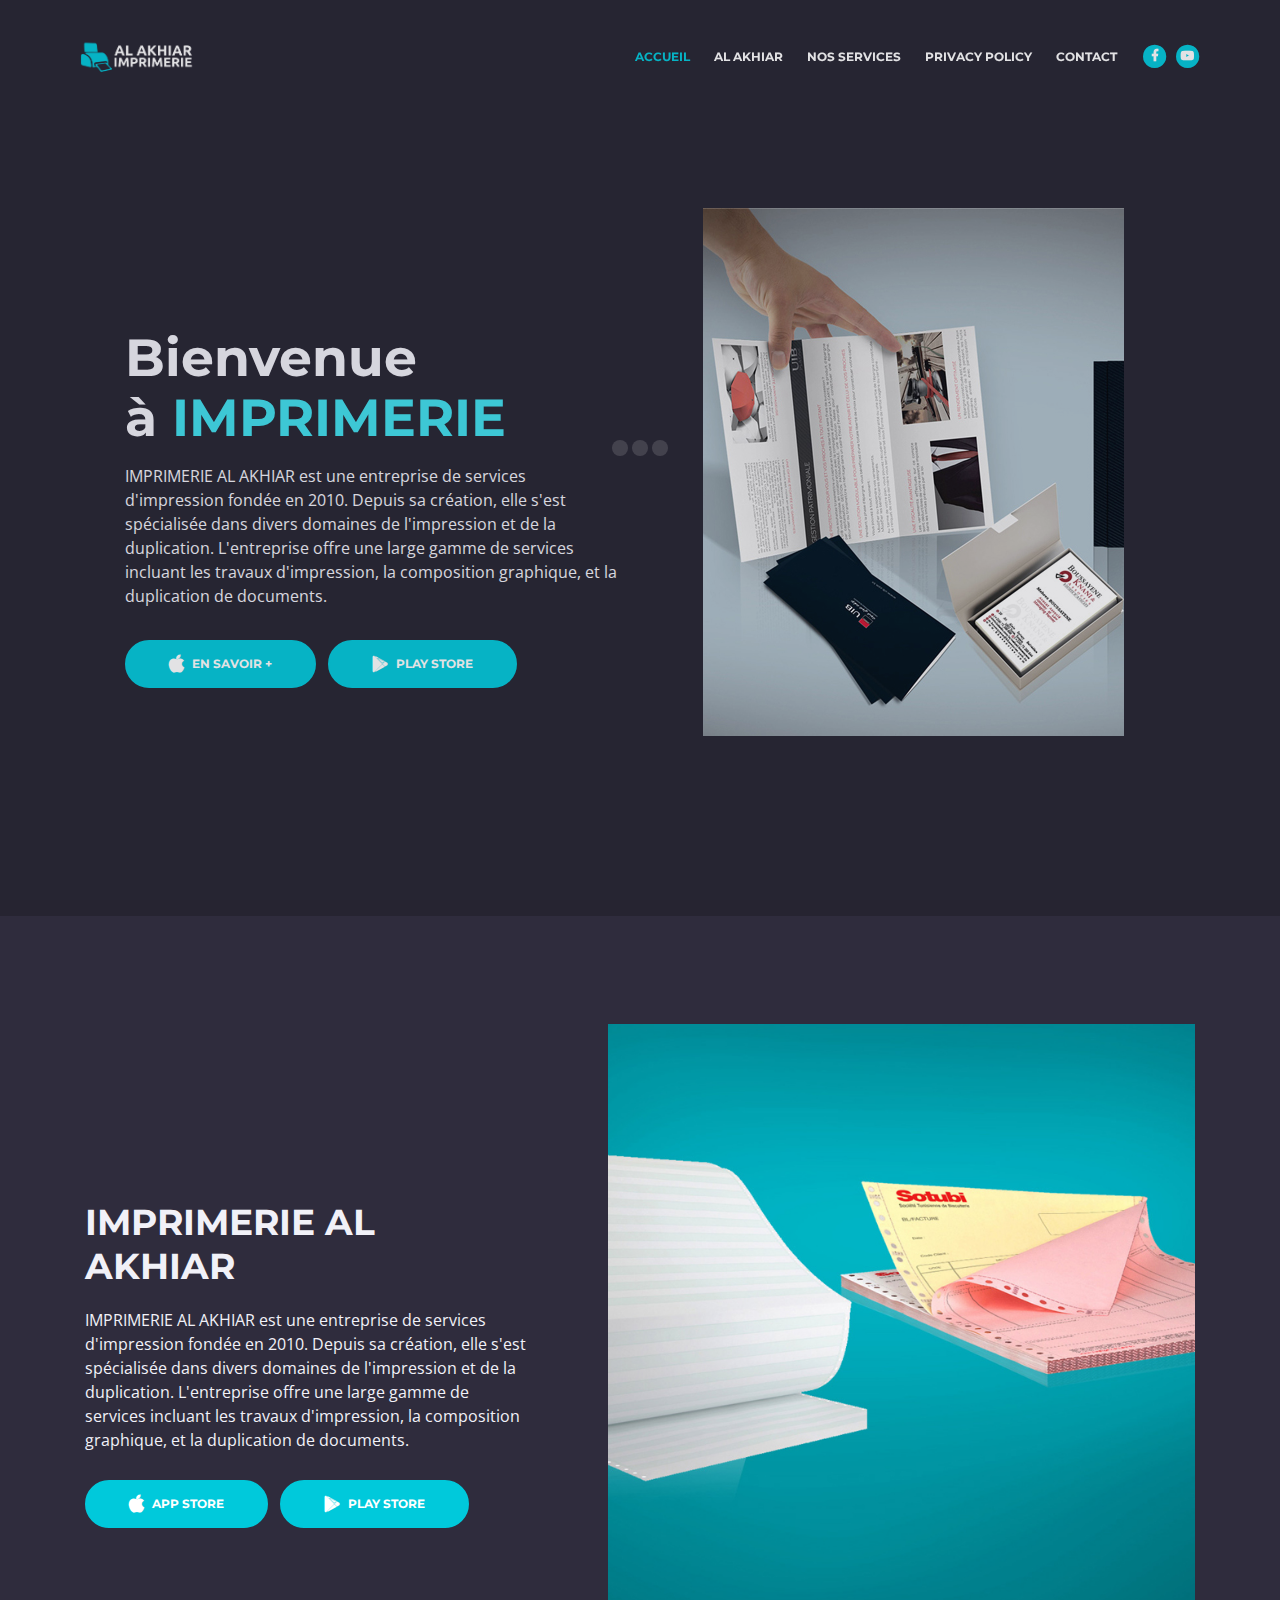
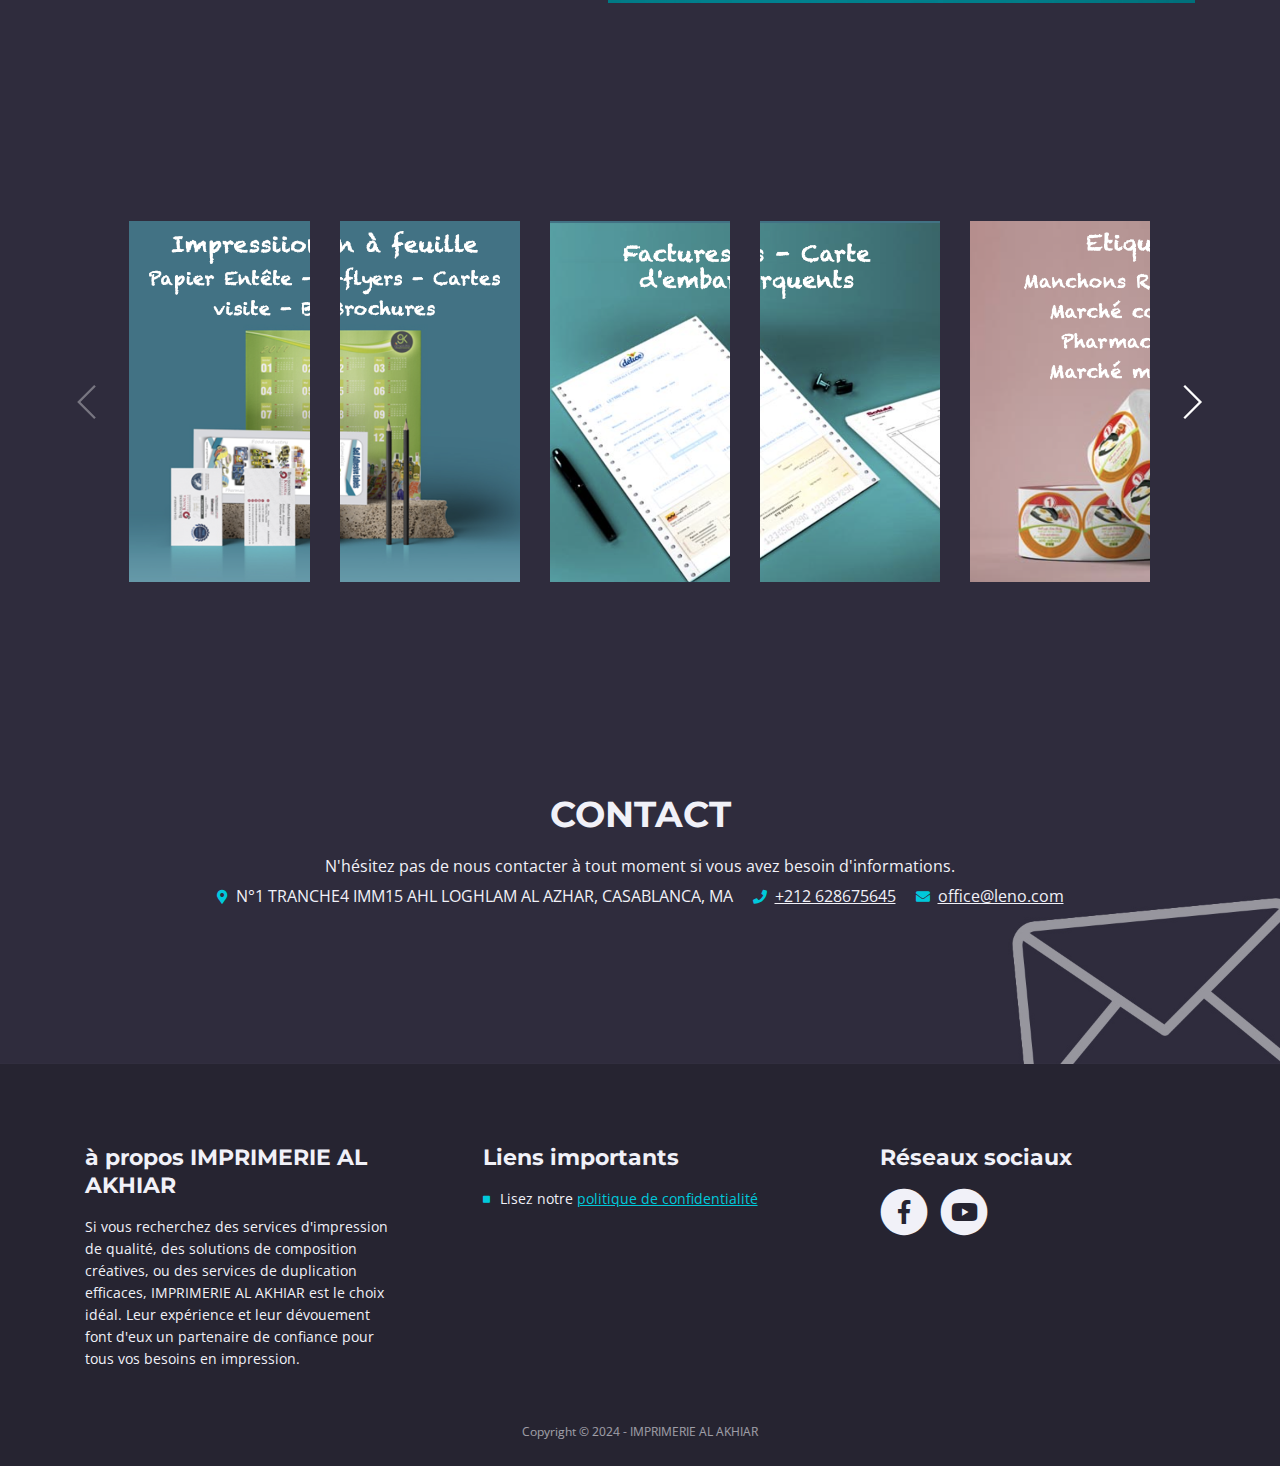
==== commit 23850b45: "Update index.html" ====
--- a/index.html
+++ b/index.html
@@ -109,7 +109,7 @@
                         <div class="text-container">
                             <h1>Bienvenue <br>à <span id="js-rotating">IMPRIMERIE , AL AKHIAR</span></h1>
                             <p class="p-large">IMPRIMERIE AL AKHIAR est une entreprise de services d'impression fondée en 2010. Depuis sa création, elle s'est spécialisée dans divers domaines de l'impression et de la duplication. L'entreprise offre une large gamme de services incluant les travaux d'impression, la composition graphique, et la duplication de documents.</p>
-                            <a class="btn-solid-lg page-scroll" href="#your-link"><i class="fab fa-apple"></i>APP STORE</a>
+                            <a class="btn-solid-lg page-scroll" href="imprimerie-al-akhiar.html"><i class="fab fa-apple"></i>EN SAVOIR +</a>
                             <a class="btn-solid-lg page-scroll" href="#your-link"><i class="fab fa-google-play"></i>PLAY STORE</a>
                         </div>
                     </div> <!-- end of col -->
@@ -138,7 +138,7 @@
                     <div class="text-container">
                         <h2>IMPRIMERIE <span class="blue">AL AKHIAR</span></h2>
                         <p class="p-large">IMPRIMERIE AL AKHIAR est une entreprise de services d'impression fondée en 2010. Depuis sa création, elle s'est spécialisée dans divers domaines de l'impression et de la duplication. L'entreprise offre une large gamme de services incluant les travaux d'impression, la composition graphique, et la duplication de documents.</p>
-                        <a class="btn-solid-lg" href="#your-link"><i class="fab fa-apple"></i>APP STORE</a>
+                        <a class="btn-solid-lg" href="imprimerie-al-akhiar.html"><i class="fab fa-apple"></i>APP STORE</a>
                         <a class="btn-solid-lg" href="#your-link"><i class="fab fa-google-play"></i>PLAY STORE</a>
                     </div> <!-- end of text-container -->
                 </div> <!-- end of col -->
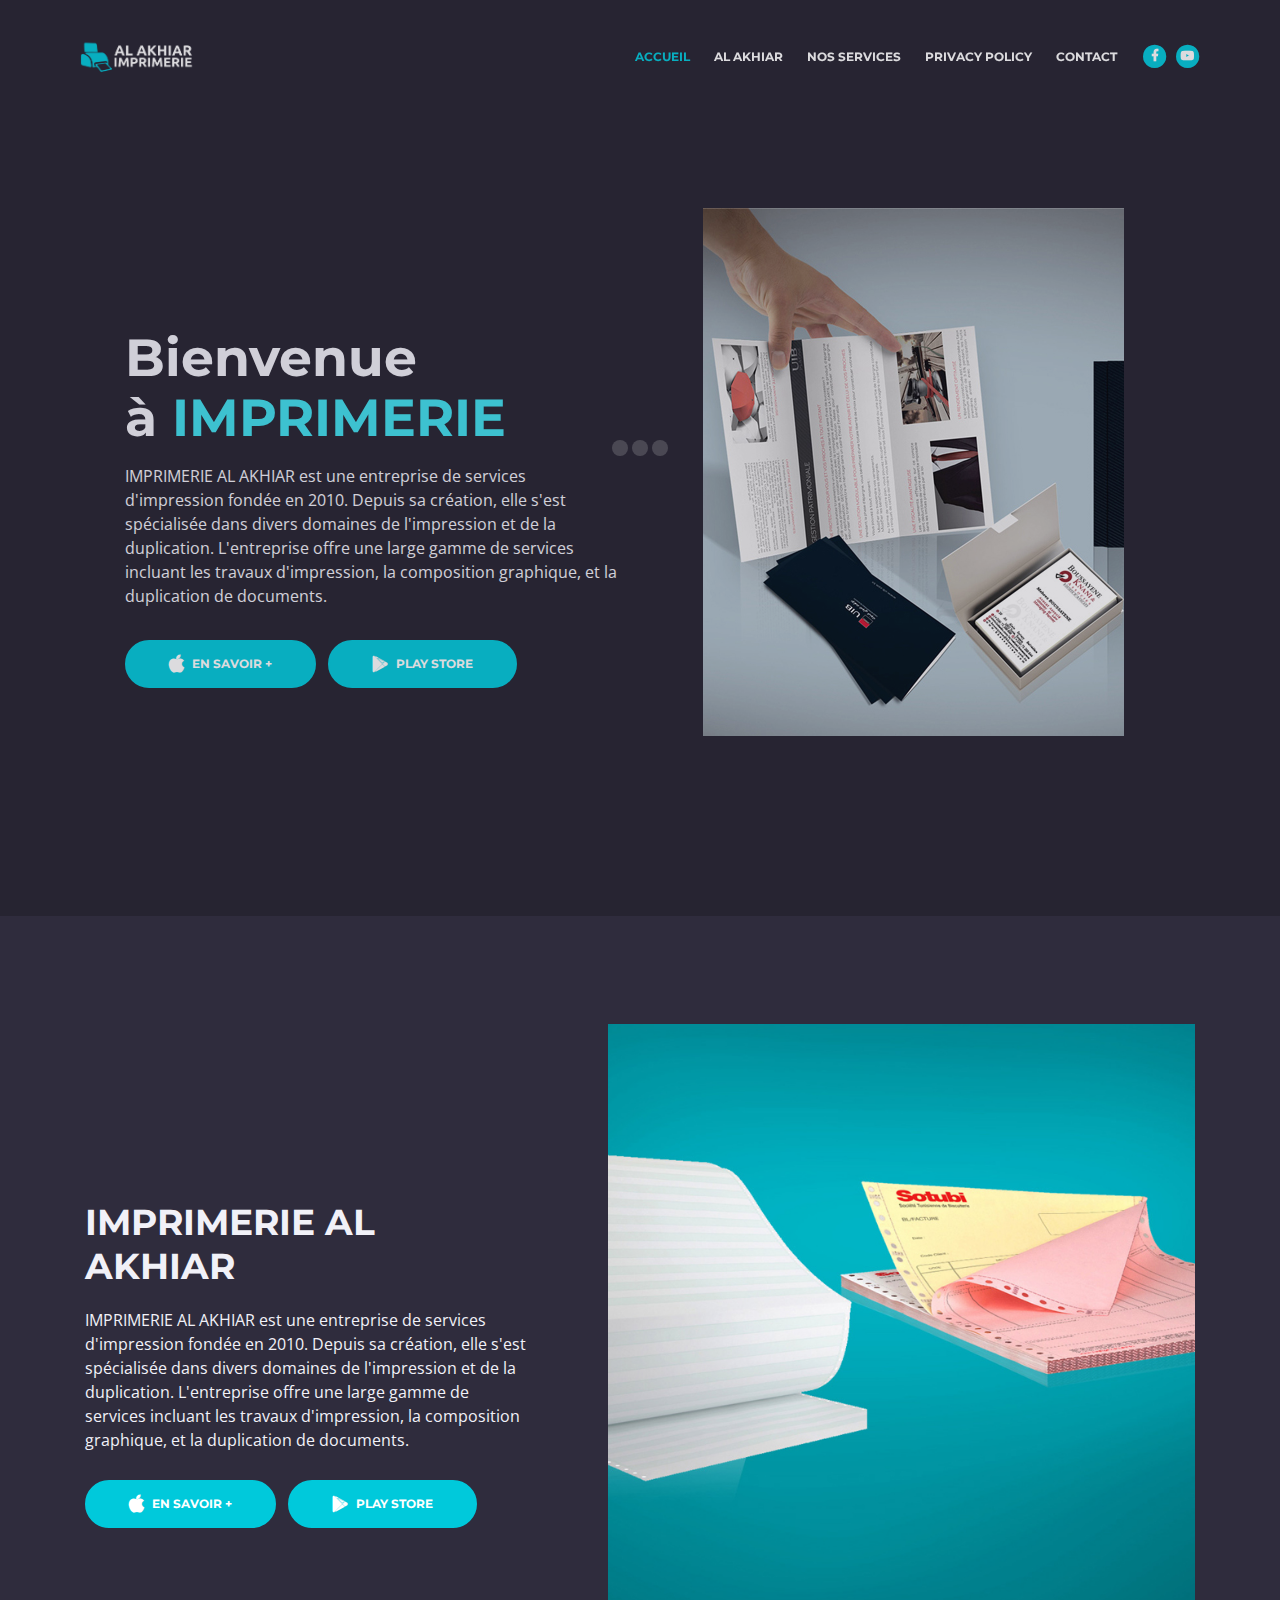
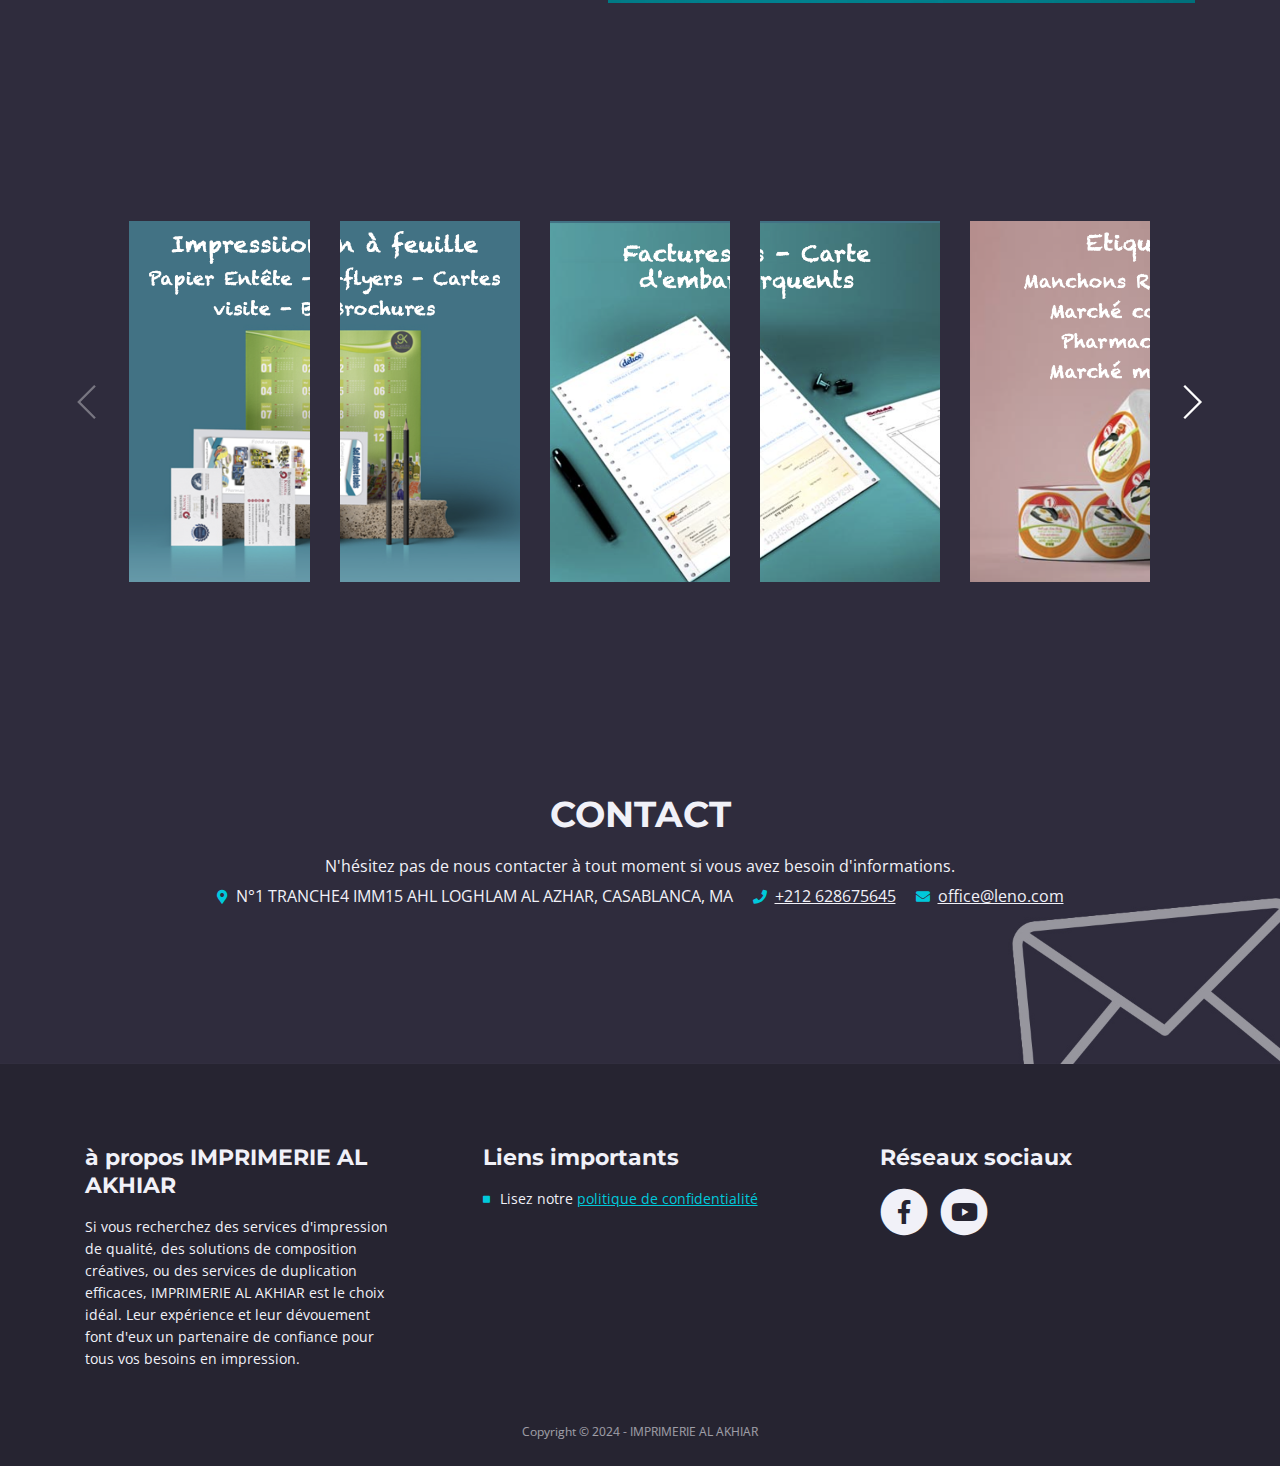
==== commit 052eec93: "Update index.html" ====
--- a/index.html
+++ b/index.html
@@ -138,7 +138,7 @@
                     <div class="text-container">
                         <h2>IMPRIMERIE <span class="blue">AL AKHIAR</span></h2>
                         <p class="p-large">IMPRIMERIE AL AKHIAR est une entreprise de services d'impression fondée en 2010. Depuis sa création, elle s'est spécialisée dans divers domaines de l'impression et de la duplication. L'entreprise offre une large gamme de services incluant les travaux d'impression, la composition graphique, et la duplication de documents.</p>
-                        <a class="btn-solid-lg" href="imprimerie-al-akhiar.html"><i class="fab fa-apple"></i>APP STORE</a>
+                        <a class="btn-solid-lg" href="imprimerie-al-akhiar.html"><i class="fab fa-apple"></i>EN SAVOIR +</a>
                         <a class="btn-solid-lg" href="#your-link"><i class="fab fa-google-play"></i>PLAY STORE</a>
                     </div> <!-- end of text-container -->
                 </div> <!-- end of col -->
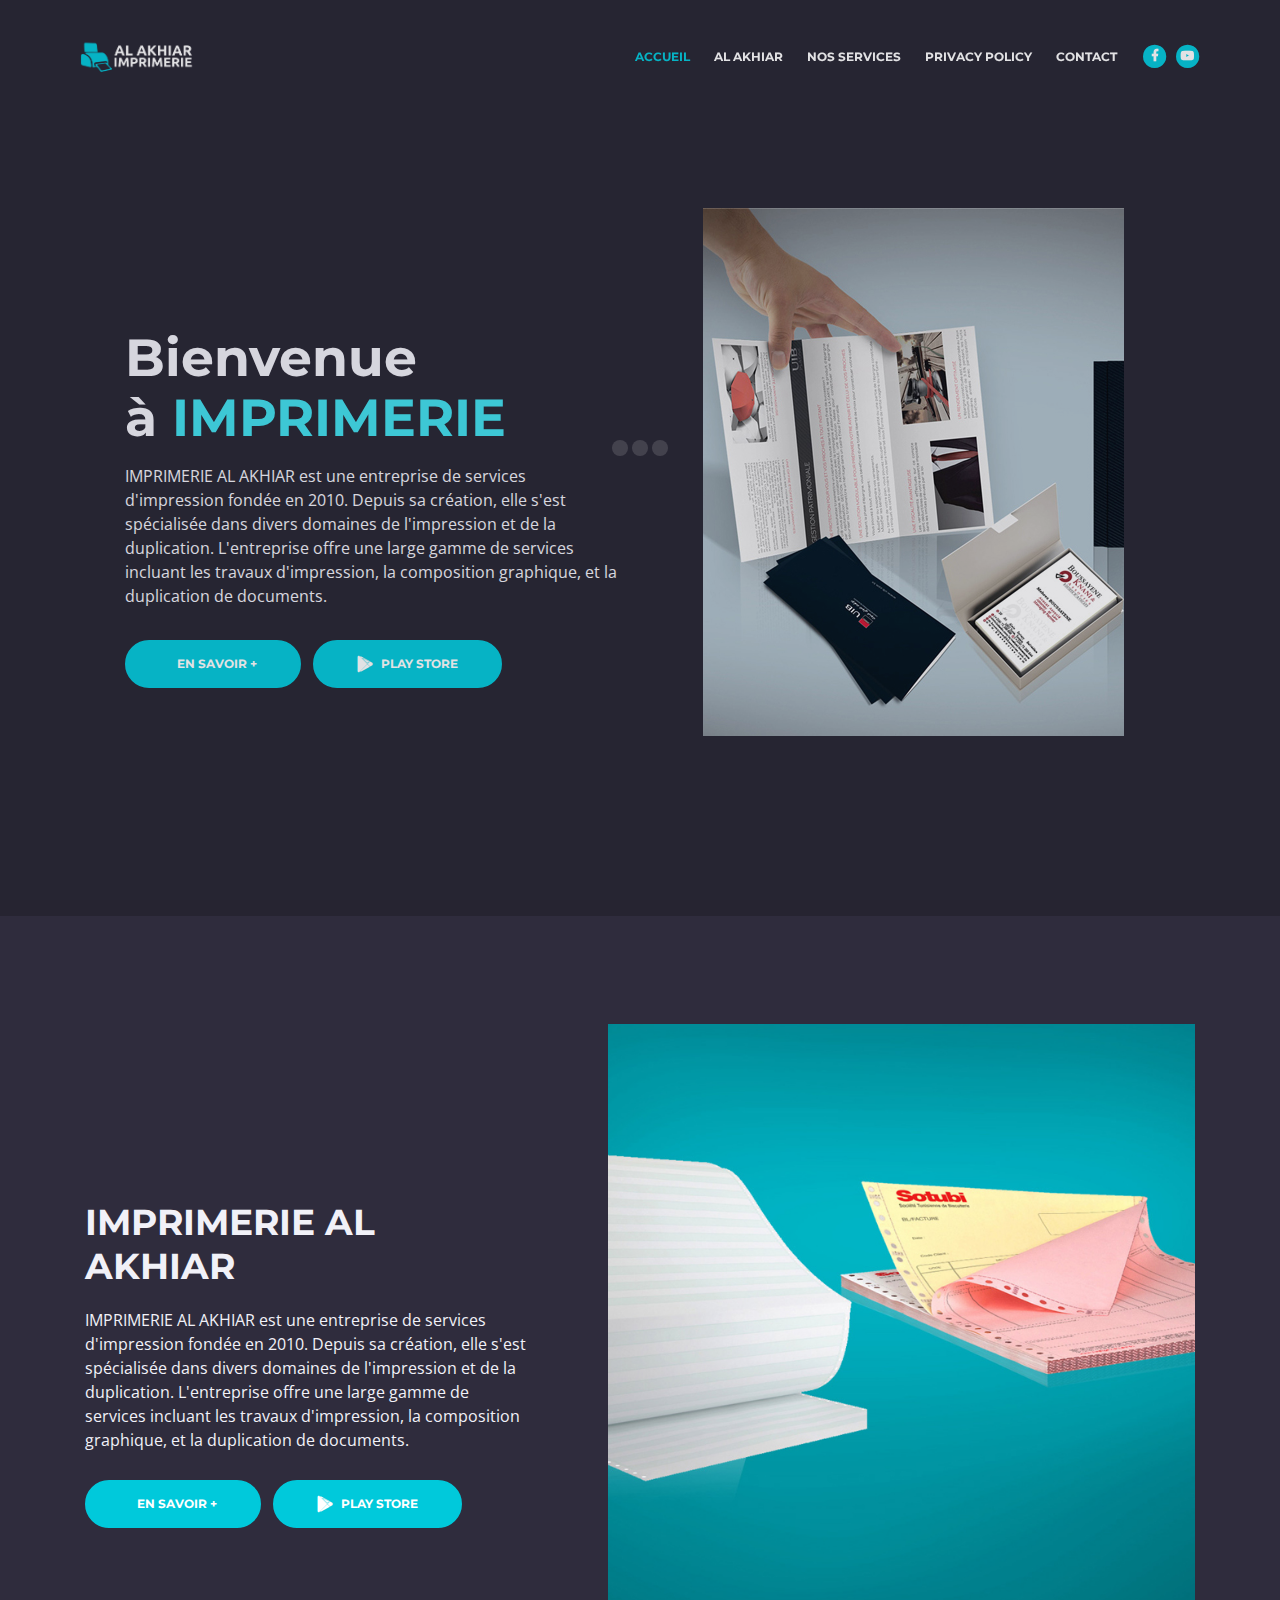
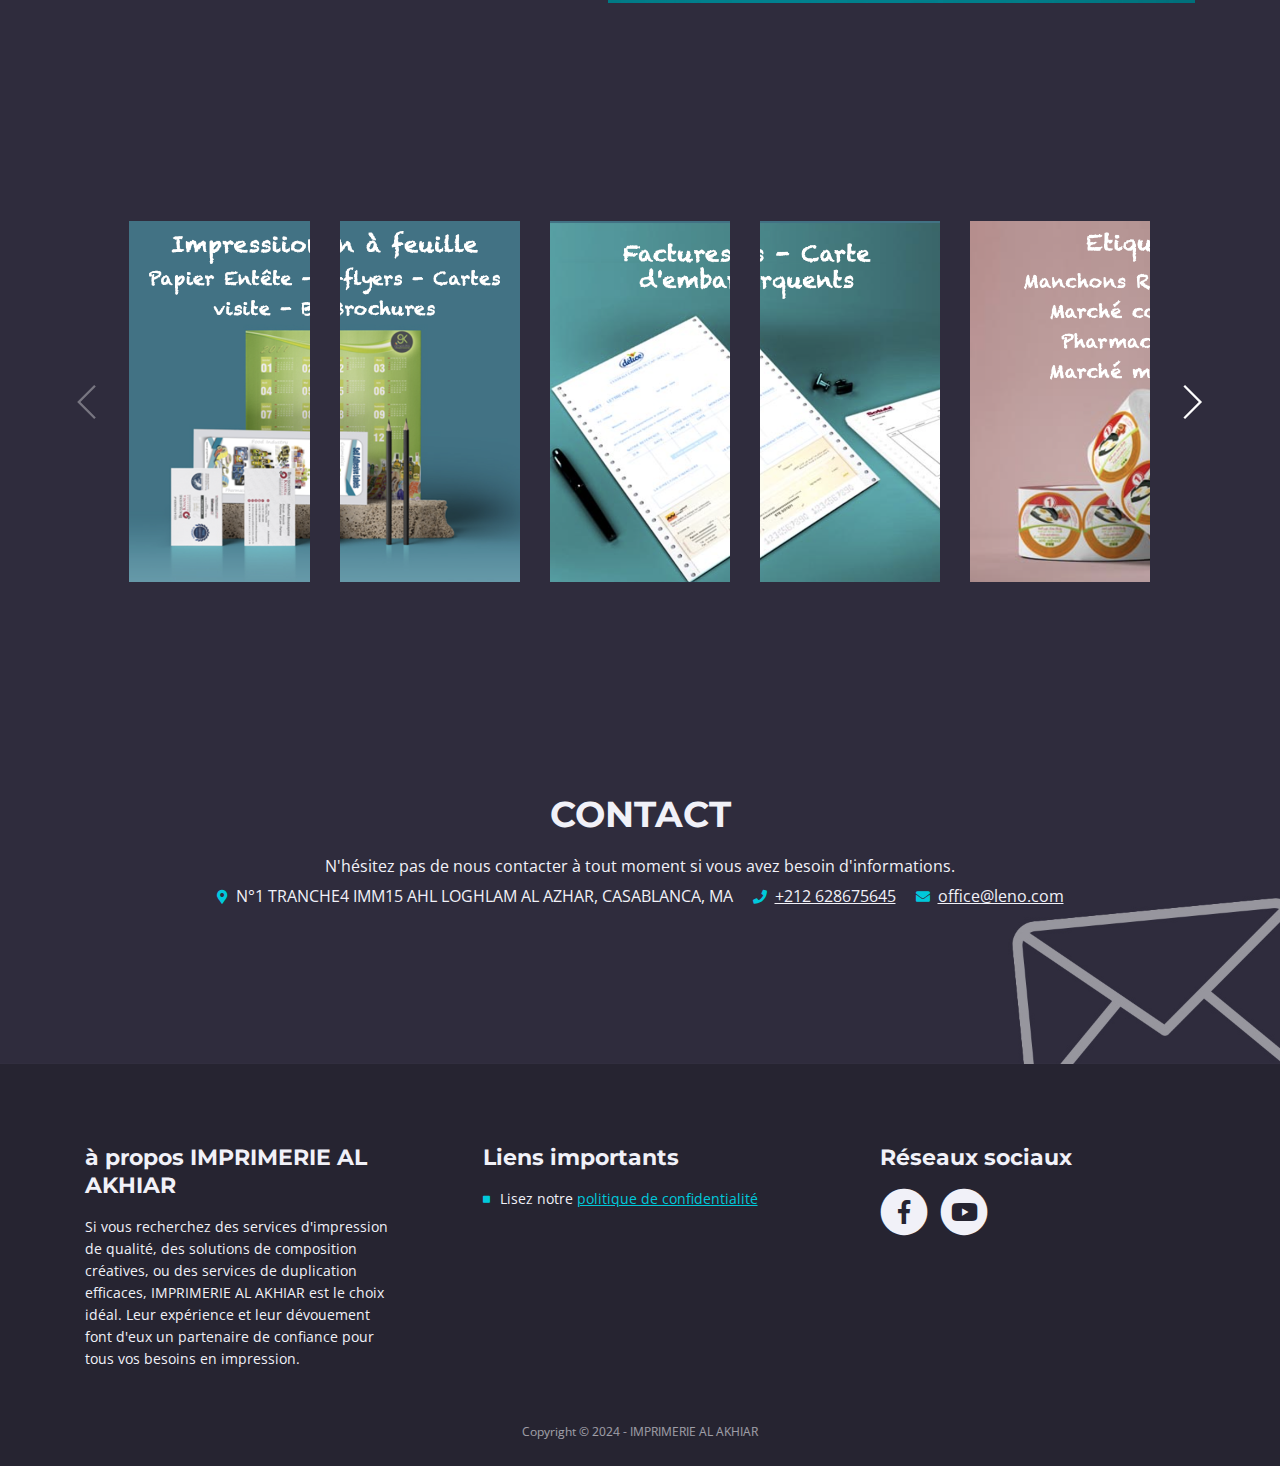
==== commit 9d819d21: "Update index.html" ====
--- a/index.html
+++ b/index.html
@@ -109,7 +109,7 @@
                         <div class="text-container">
                             <h1>Bienvenue <br>à <span id="js-rotating">IMPRIMERIE , AL AKHIAR</span></h1>
                             <p class="p-large">IMPRIMERIE AL AKHIAR est une entreprise de services d'impression fondée en 2010. Depuis sa création, elle s'est spécialisée dans divers domaines de l'impression et de la duplication. L'entreprise offre une large gamme de services incluant les travaux d'impression, la composition graphique, et la duplication de documents.</p>
-                            <a class="btn-solid-lg page-scroll" href="imprimerie-al-akhiar.html"><i class="fab fa-apple"></i>EN SAVOIR +</a>
+                            <a class="btn-solid-lg page-scroll" href="imprimerie-al-akhiar.html"><i class="fab fa-plus"></i>EN SAVOIR +</a>
                             <a class="btn-solid-lg page-scroll" href="#your-link"><i class="fab fa-google-play"></i>PLAY STORE</a>
                         </div>
                     </div> <!-- end of col -->
@@ -138,7 +138,7 @@
                     <div class="text-container">
                         <h2>IMPRIMERIE <span class="blue">AL AKHIAR</span></h2>
                         <p class="p-large">IMPRIMERIE AL AKHIAR est une entreprise de services d'impression fondée en 2010. Depuis sa création, elle s'est spécialisée dans divers domaines de l'impression et de la duplication. L'entreprise offre une large gamme de services incluant les travaux d'impression, la composition graphique, et la duplication de documents.</p>
-                        <a class="btn-solid-lg" href="imprimerie-al-akhiar.html"><i class="fab fa-apple"></i>EN SAVOIR +</a>
+                        <a class="btn-solid-lg" href="imprimerie-al-akhiar.html"><i class="fab fa-plus"></i>EN SAVOIR +</a>
                         <a class="btn-solid-lg" href="#your-link"><i class="fab fa-google-play"></i>PLAY STORE</a>
                     </div> <!-- end of text-container -->
                 </div> <!-- end of col -->
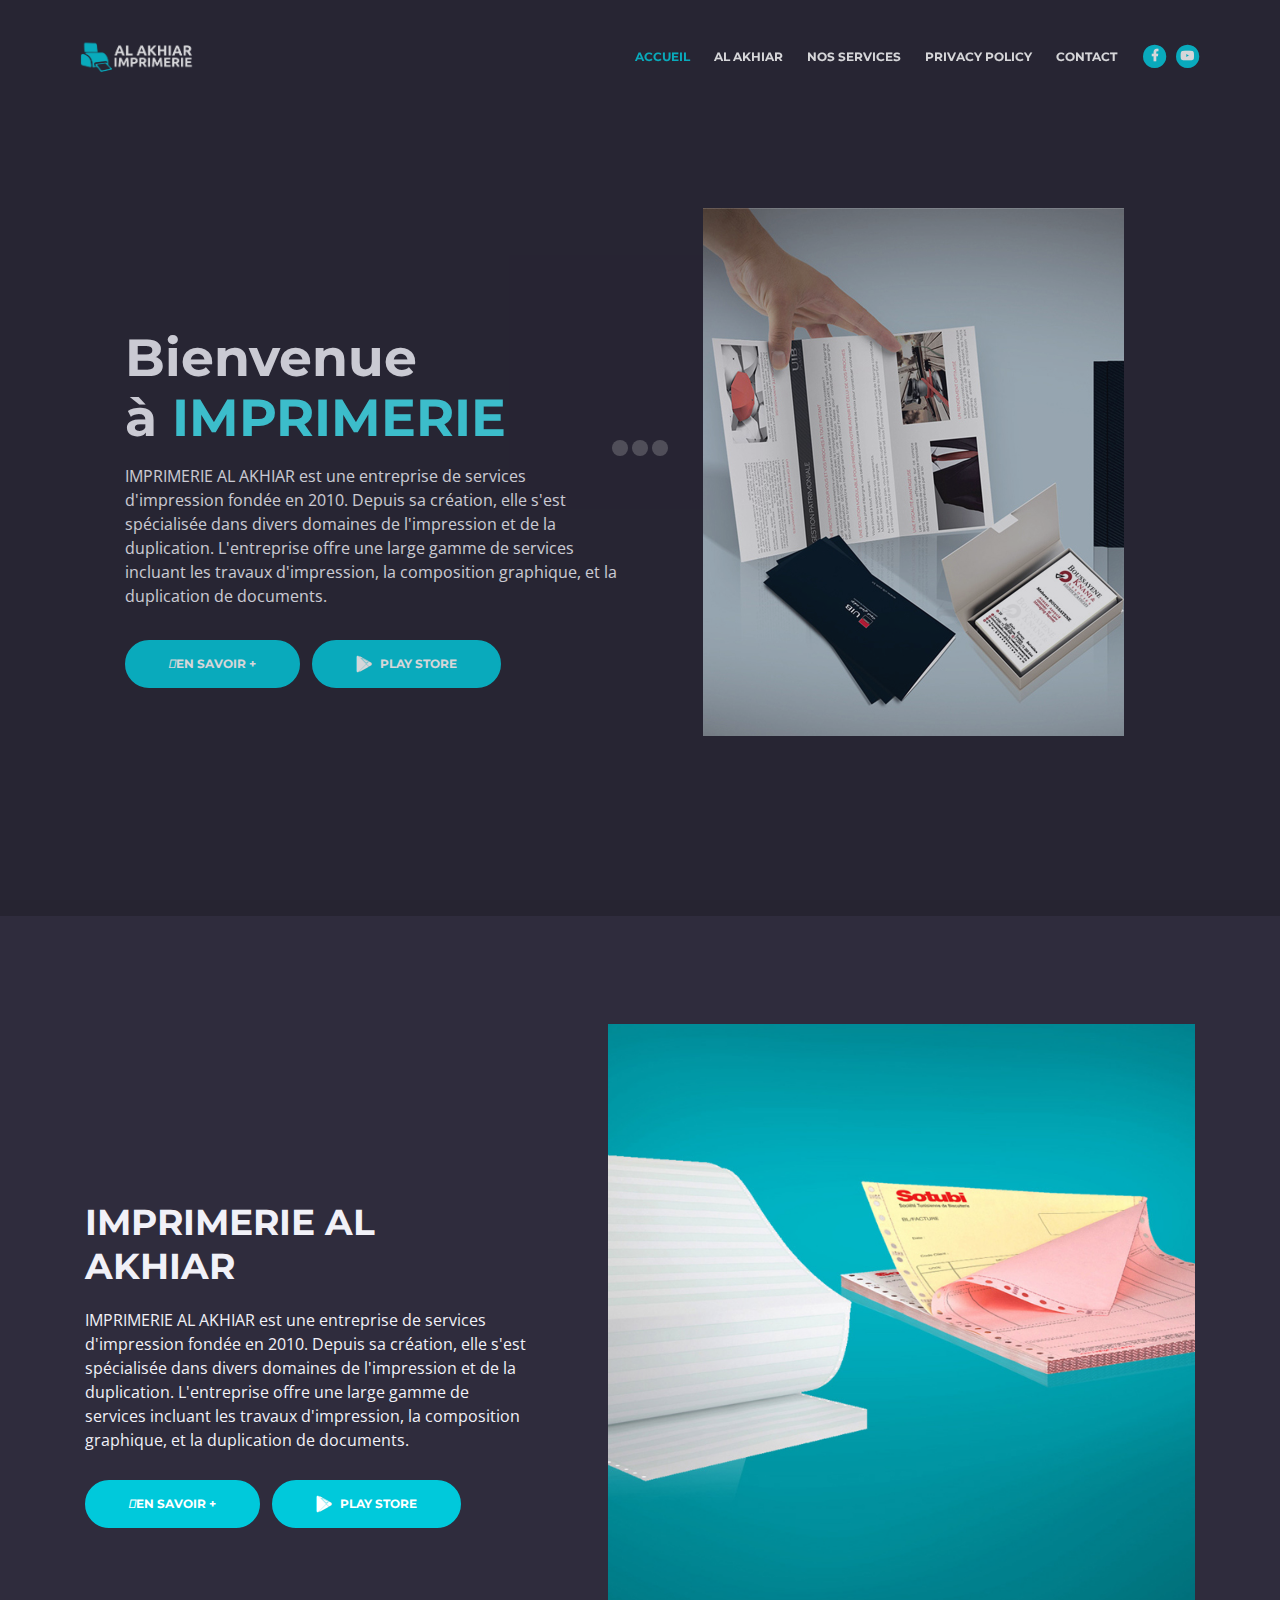
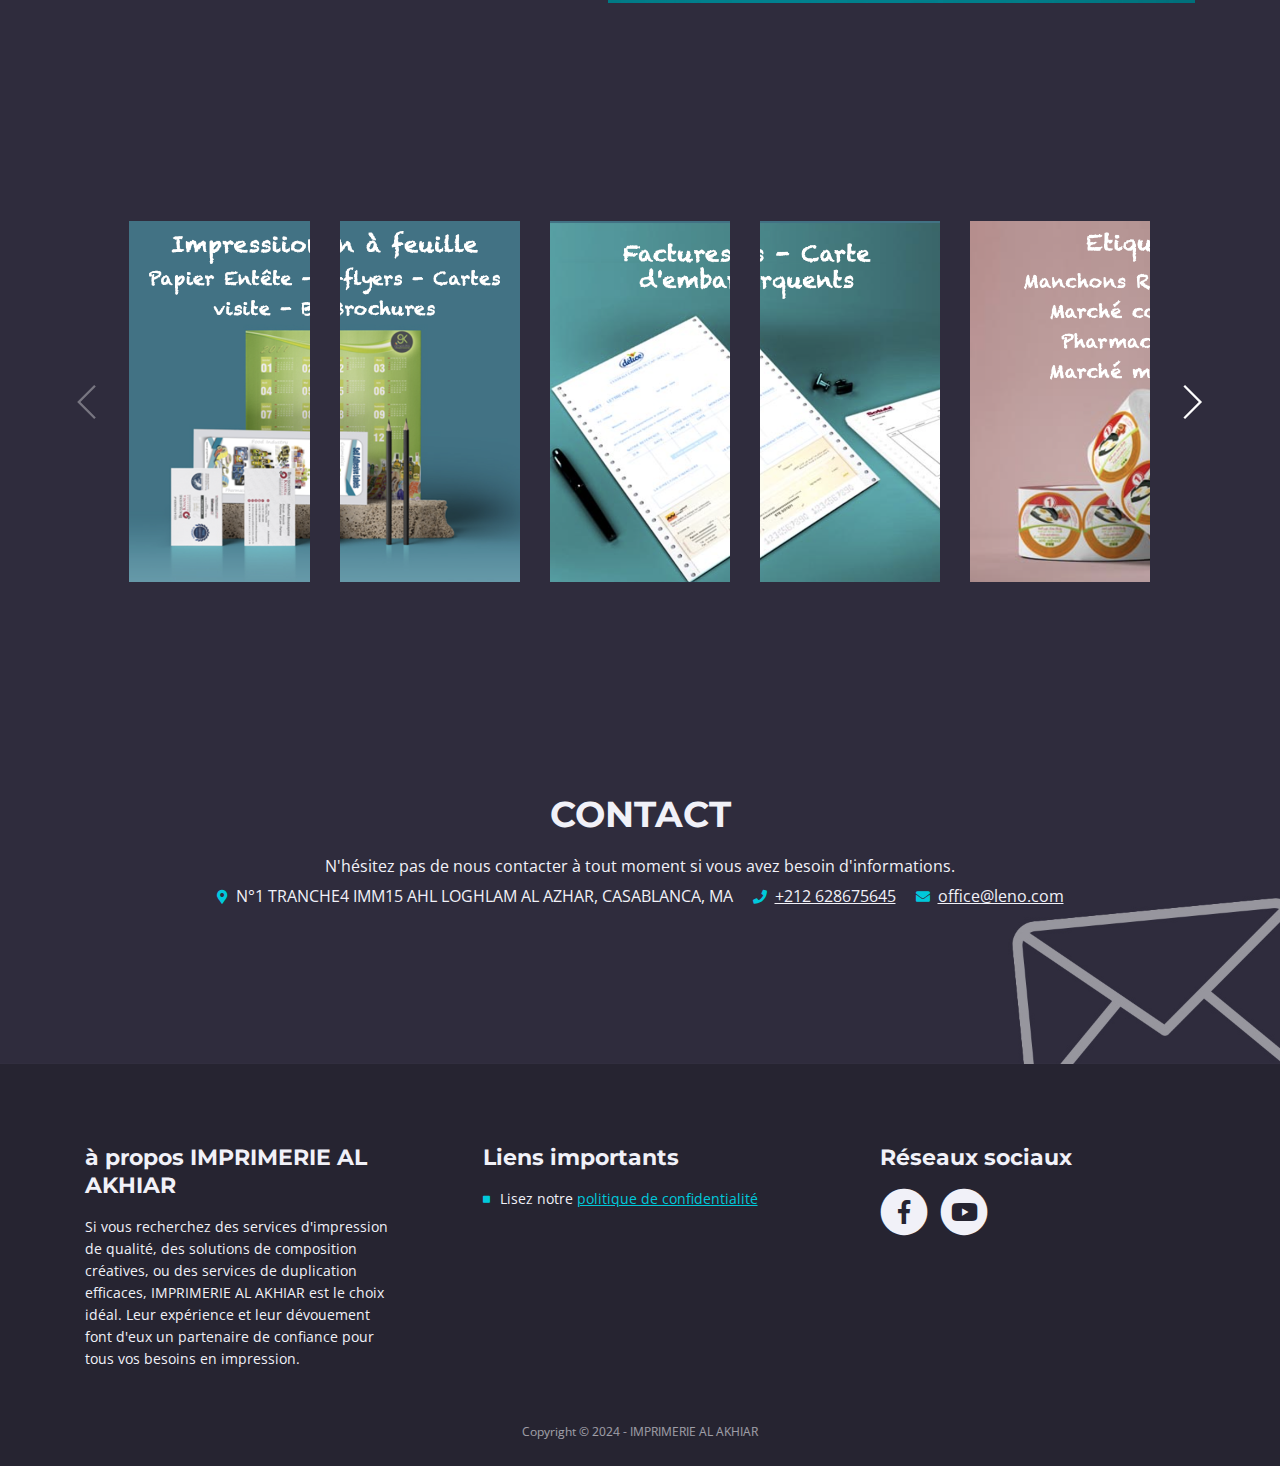
==== commit 031402cb: "Update index.html" ====
--- a/index.html
+++ b/index.html
@@ -109,7 +109,7 @@
                         <div class="text-container">
                             <h1>Bienvenue <br>à <span id="js-rotating">IMPRIMERIE , AL AKHIAR</span></h1>
                             <p class="p-large">IMPRIMERIE AL AKHIAR est une entreprise de services d'impression fondée en 2010. Depuis sa création, elle s'est spécialisée dans divers domaines de l'impression et de la duplication. L'entreprise offre une large gamme de services incluant les travaux d'impression, la composition graphique, et la duplication de documents.</p>
-                            <a class="btn-solid-lg page-scroll" href="imprimerie-al-akhiar.html"><i class="fab fa-plus"></i>EN SAVOIR +</a>
+                            <a class="btn-solid-lg page-scroll" href="imprimerie-al-akhiar.html"><i class="fa-solid fa-plus"></i>EN SAVOIR +</a>
                             <a class="btn-solid-lg page-scroll" href="#your-link"><i class="fab fa-google-play"></i>PLAY STORE</a>
                         </div>
                     </div> <!-- end of col -->
@@ -138,7 +138,7 @@
                     <div class="text-container">
                         <h2>IMPRIMERIE <span class="blue">AL AKHIAR</span></h2>
                         <p class="p-large">IMPRIMERIE AL AKHIAR est une entreprise de services d'impression fondée en 2010. Depuis sa création, elle s'est spécialisée dans divers domaines de l'impression et de la duplication. L'entreprise offre une large gamme de services incluant les travaux d'impression, la composition graphique, et la duplication de documents.</p>
-                        <a class="btn-solid-lg" href="imprimerie-al-akhiar.html"><i class="fab fa-plus"></i>EN SAVOIR +</a>
+                        <a class="btn-solid-lg" href="imprimerie-al-akhiar.html"><i class="fa-solid fa-plus"></i>EN SAVOIR +</a>
                         <a class="btn-solid-lg" href="#your-link"><i class="fab fa-google-play"></i>PLAY STORE</a>
                     </div> <!-- end of text-container -->
                 </div> <!-- end of col -->
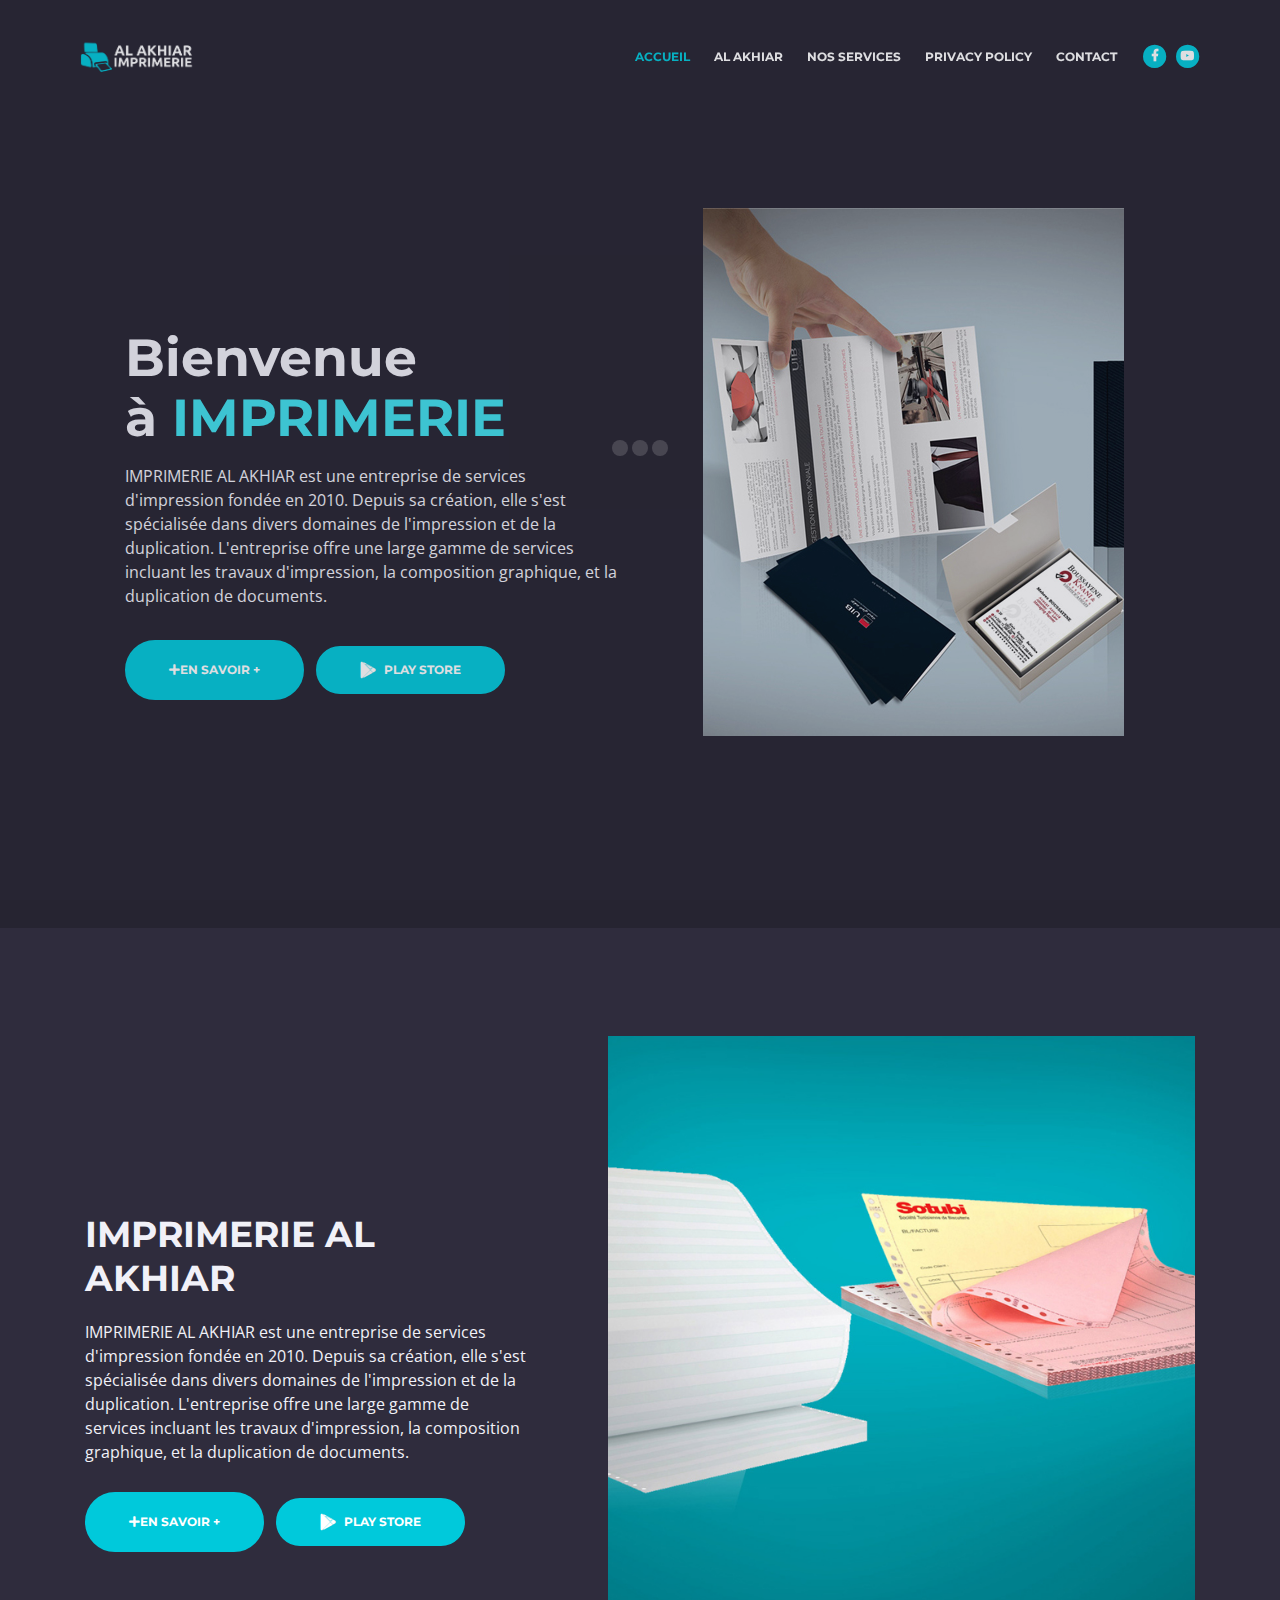
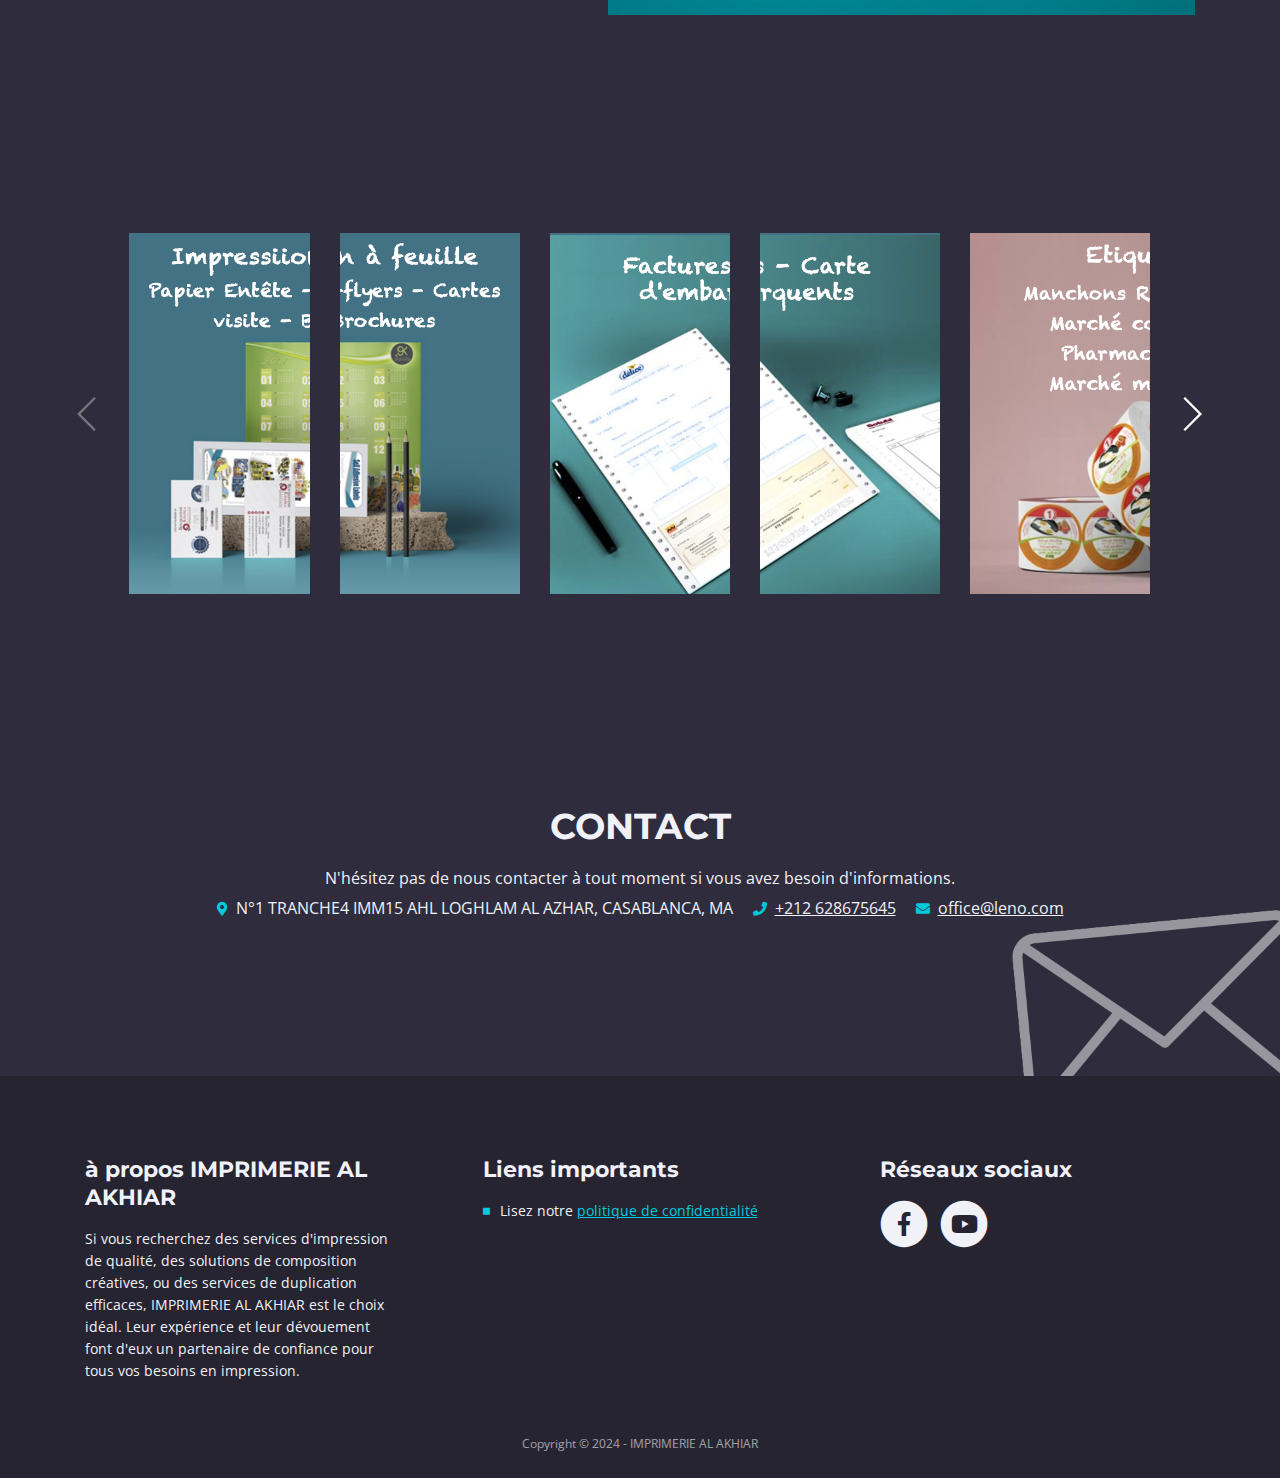
==== commit 754afb77: "Update index.html" ====
--- a/index.html
+++ b/index.html
@@ -109,7 +109,7 @@
                         <div class="text-container">
                             <h1>Bienvenue <br>à <span id="js-rotating">IMPRIMERIE , AL AKHIAR</span></h1>
                             <p class="p-large">IMPRIMERIE AL AKHIAR est une entreprise de services d'impression fondée en 2010. Depuis sa création, elle s'est spécialisée dans divers domaines de l'impression et de la duplication. L'entreprise offre une large gamme de services incluant les travaux d'impression, la composition graphique, et la duplication de documents.</p>
-                            <a class="btn-solid-lg page-scroll" href="imprimerie-al-akhiar.html"><i class="fa-solid fa-plus"></i>EN SAVOIR +</a>
+                            <a class="btn-solid-lg page-scroll" href="imprimerie-al-akhiar.html"><i class="fa fa-plus"></i>EN SAVOIR +</a>
                             <a class="btn-solid-lg page-scroll" href="#your-link"><i class="fab fa-google-play"></i>PLAY STORE</a>
                         </div>
                     </div> <!-- end of col -->
@@ -138,7 +138,7 @@
                     <div class="text-container">
                         <h2>IMPRIMERIE <span class="blue">AL AKHIAR</span></h2>
                         <p class="p-large">IMPRIMERIE AL AKHIAR est une entreprise de services d'impression fondée en 2010. Depuis sa création, elle s'est spécialisée dans divers domaines de l'impression et de la duplication. L'entreprise offre une large gamme de services incluant les travaux d'impression, la composition graphique, et la duplication de documents.</p>
-                        <a class="btn-solid-lg" href="imprimerie-al-akhiar.html"><i class="fa-solid fa-plus"></i>EN SAVOIR +</a>
+                        <a class="btn-solid-lg" href="imprimerie-al-akhiar.html"><i class="fa fa-plus"></i>EN SAVOIR +</a>
                         <a class="btn-solid-lg" href="#your-link"><i class="fab fa-google-play"></i>PLAY STORE</a>
                     </div> <!-- end of text-container -->
                 </div> <!-- end of col -->
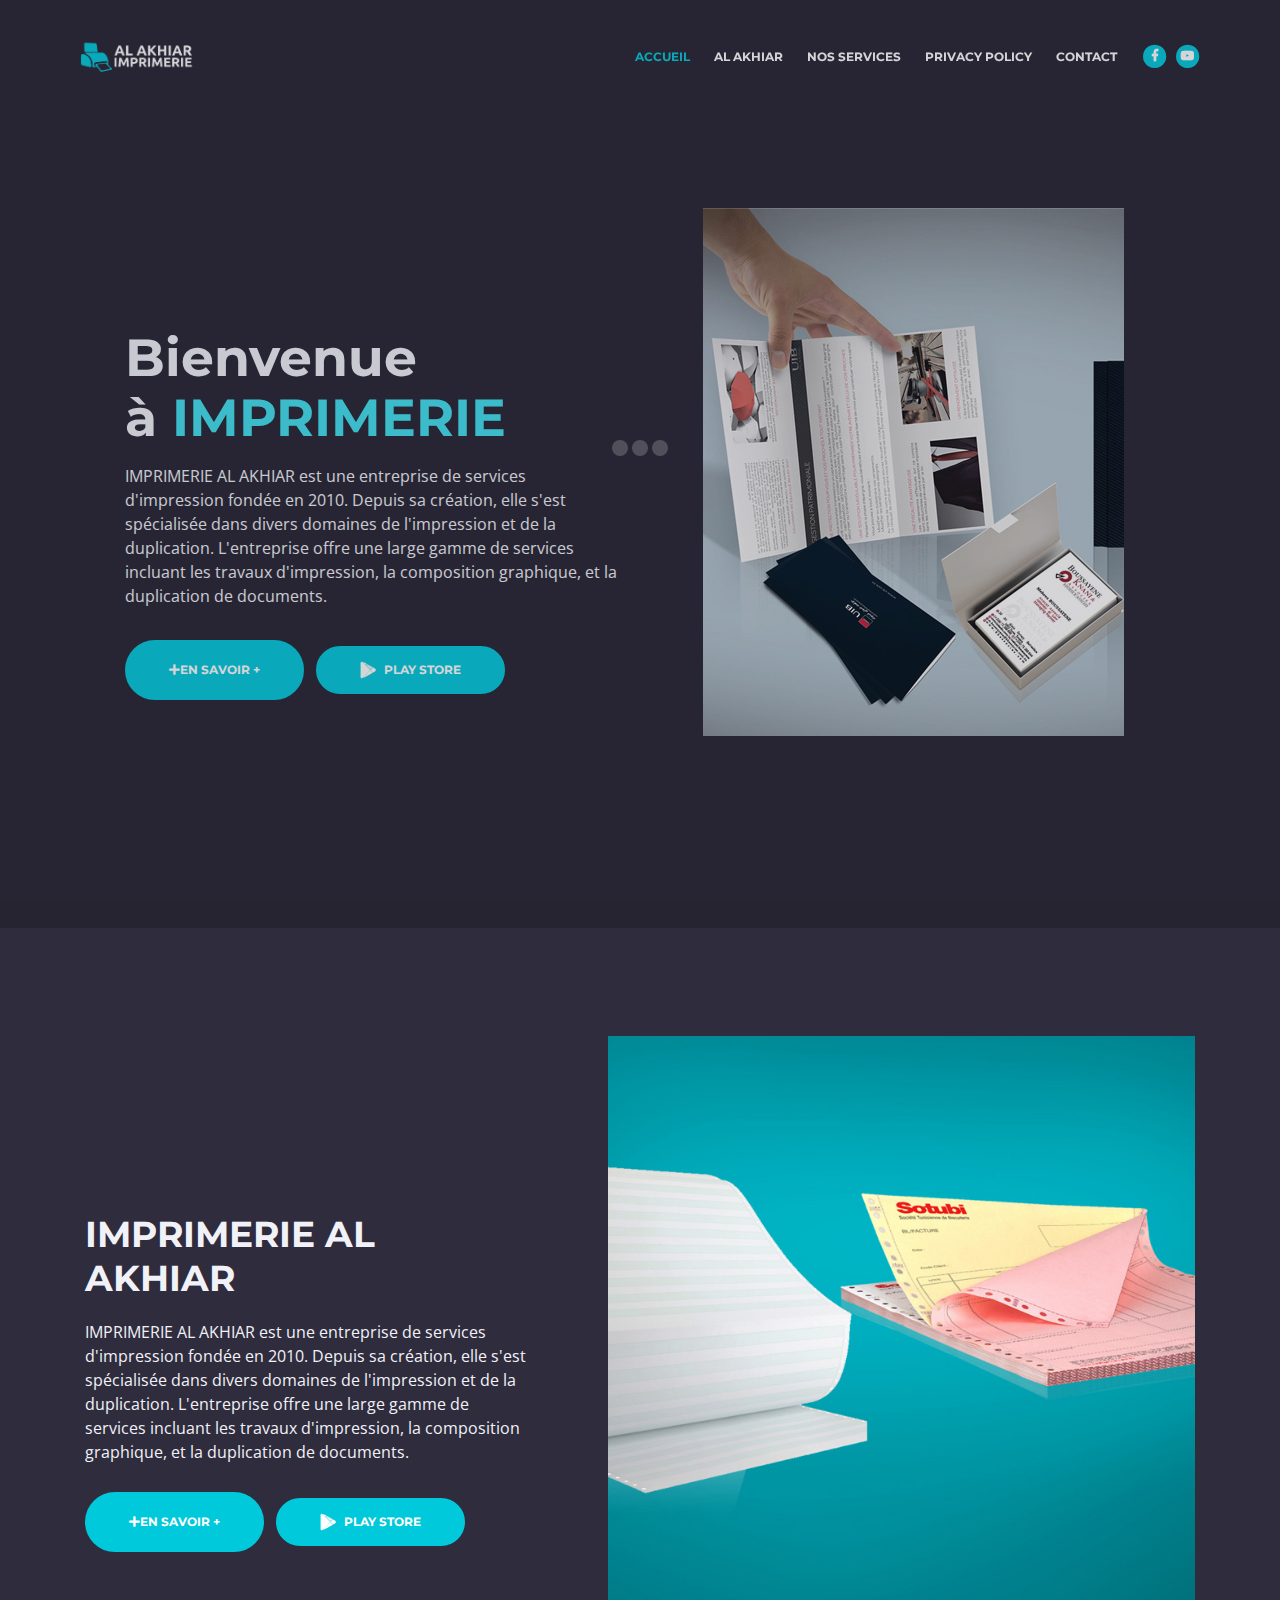
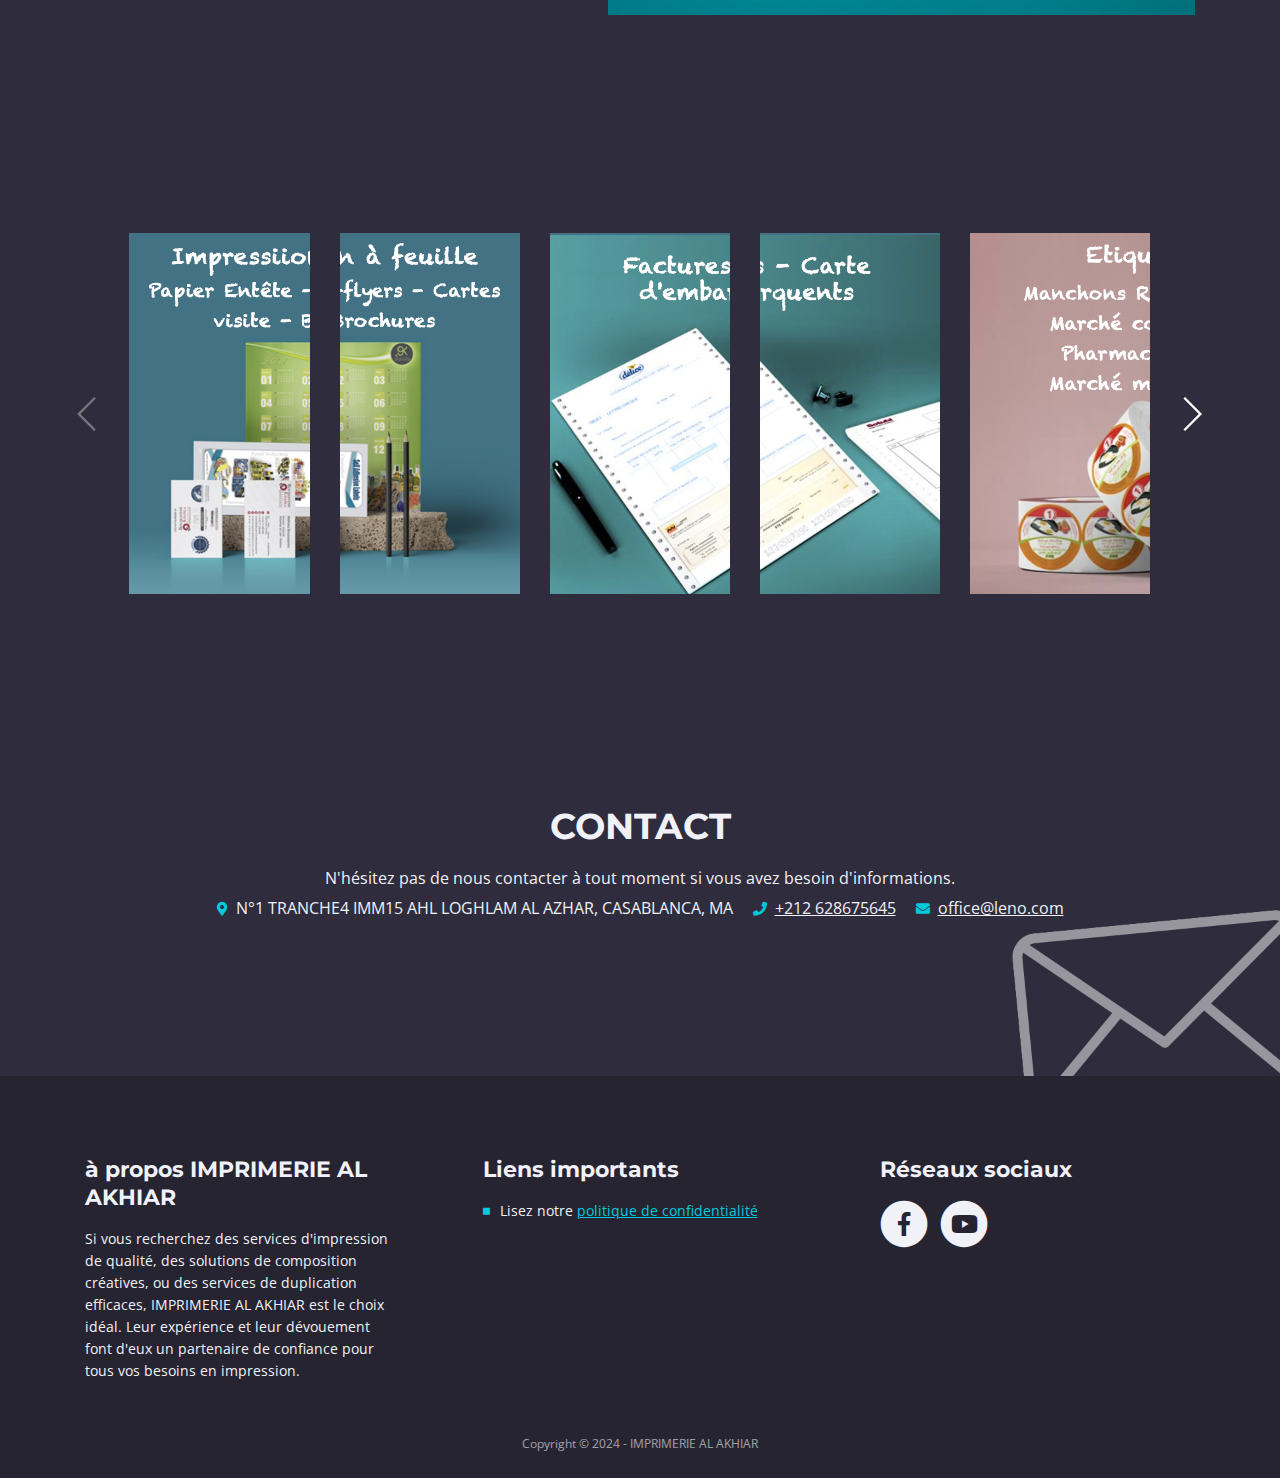
==== commit 00745b87: "Update index.html" ====
--- a/index.html
+++ b/index.html
@@ -48,7 +48,7 @@
     <!-- Navbar -->
     <nav class="navbar navbar-expand-md navbar-dark navbar-custom fixed-top">
         <!-- Text Logo - Use this if you don't have a graphic logo -->
-        <!-- <a class="navbar-brand logo-text page-scroll" href="index.html">Leno</a> -->
+        <!-- <a class="navbar-brand logo-text page-scroll" href="index.html">IMPRIMERIE AL AKHIAR</a> -->
 
         <!-- Image Logo -->
         <a class="navbar-brand logo-image" href="index.html"><img src="images/logo.png" alt="alternative"></a> 
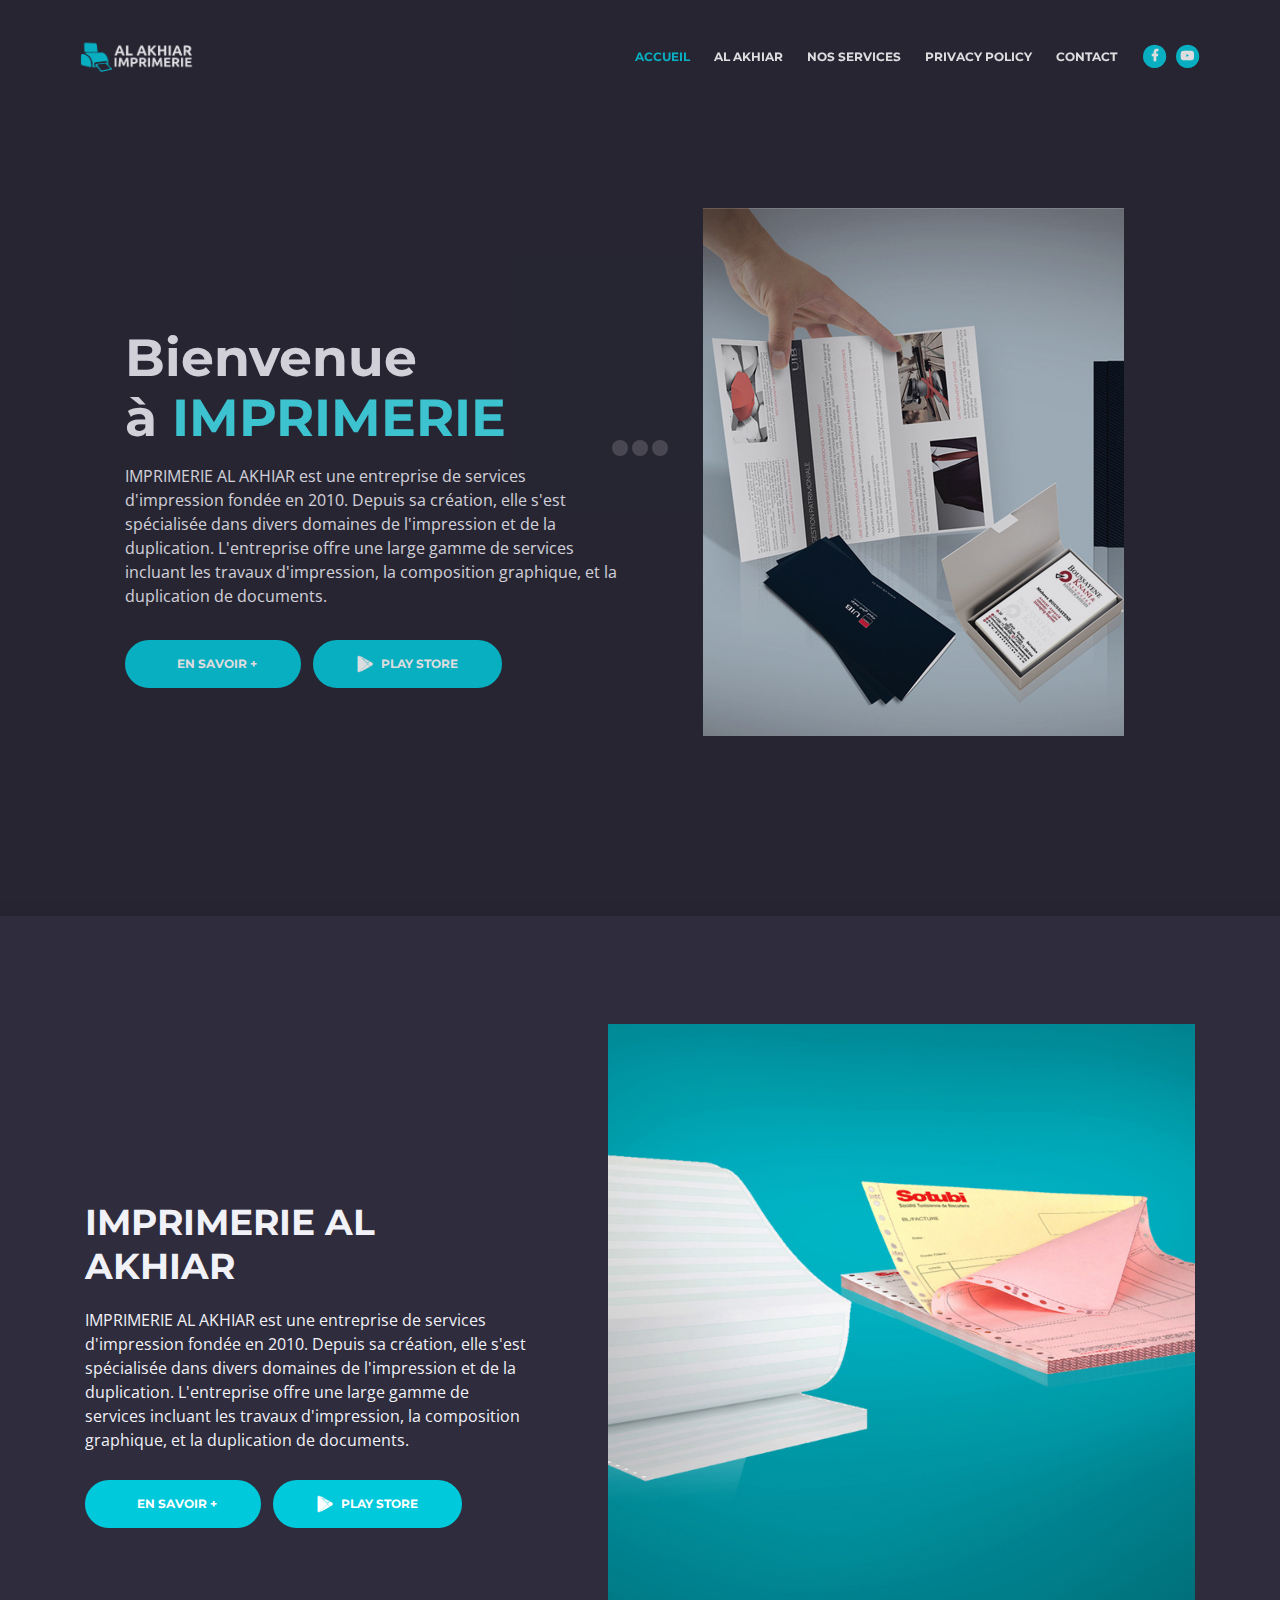
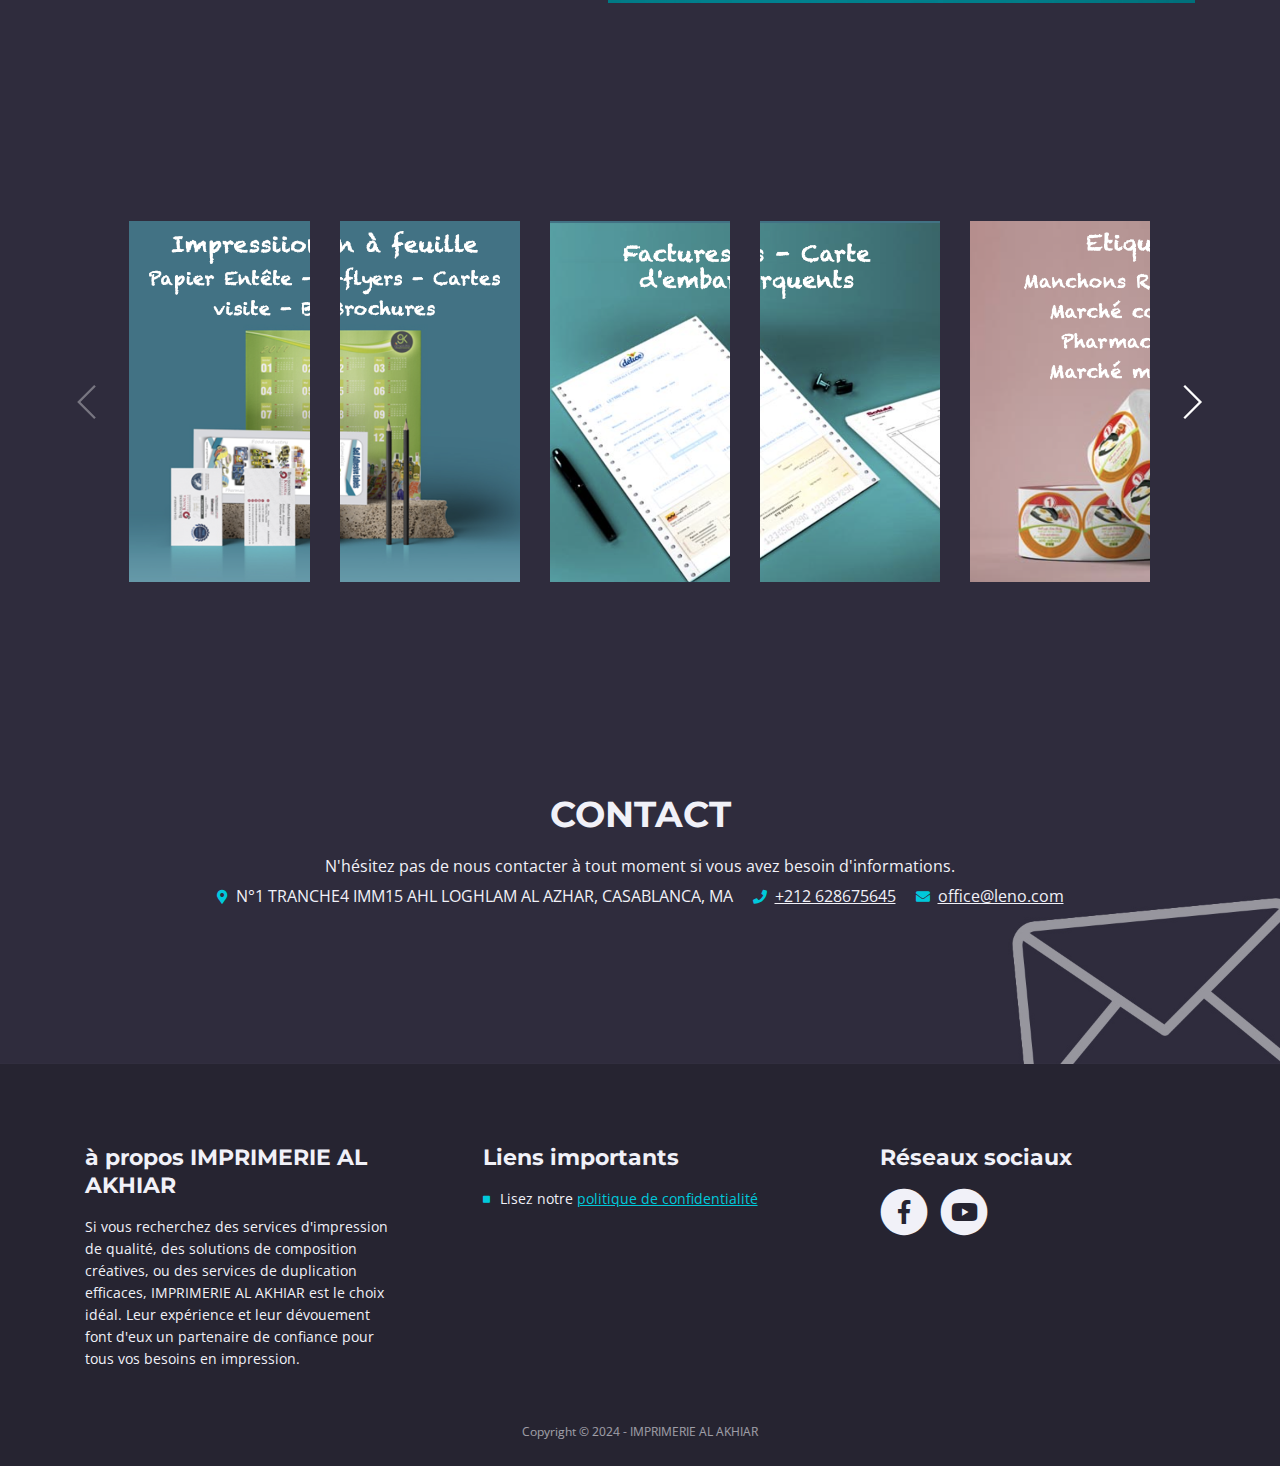
==== commit 94208c04: "Update index.html" ====
--- a/index.html
+++ b/index.html
@@ -109,7 +109,7 @@
                         <div class="text-container">
                             <h1>Bienvenue <br>à <span id="js-rotating">IMPRIMERIE , AL AKHIAR</span></h1>
                             <p class="p-large">IMPRIMERIE AL AKHIAR est une entreprise de services d'impression fondée en 2010. Depuis sa création, elle s'est spécialisée dans divers domaines de l'impression et de la duplication. L'entreprise offre une large gamme de services incluant les travaux d'impression, la composition graphique, et la duplication de documents.</p>
-                            <a class="btn-solid-lg page-scroll" href="imprimerie-al-akhiar.html"><i class="fa fa-plus"></i>EN SAVOIR +</a>
+                            <a class="btn-solid-lg page-scroll" href="imprimerie-al-akhiar.html"><i class="fab fa-plus"></i>EN SAVOIR + </a>
                             <a class="btn-solid-lg page-scroll" href="#your-link"><i class="fab fa-google-play"></i>PLAY STORE</a>
                         </div>
                     </div> <!-- end of col -->
@@ -138,7 +138,7 @@
                     <div class="text-container">
                         <h2>IMPRIMERIE <span class="blue">AL AKHIAR</span></h2>
                         <p class="p-large">IMPRIMERIE AL AKHIAR est une entreprise de services d'impression fondée en 2010. Depuis sa création, elle s'est spécialisée dans divers domaines de l'impression et de la duplication. L'entreprise offre une large gamme de services incluant les travaux d'impression, la composition graphique, et la duplication de documents.</p>
-                        <a class="btn-solid-lg" href="imprimerie-al-akhiar.html"><i class="fa fa-plus"></i>EN SAVOIR +</a>
+                        <a class="btn-solid-lg" href="imprimerie-al-akhiar.html"><i class="fab fa-plus"></i>EN SAVOIR + </a>
                         <a class="btn-solid-lg" href="#your-link"><i class="fab fa-google-play"></i>PLAY STORE</a>
                     </div> <!-- end of text-container -->
                 </div> <!-- end of col -->
